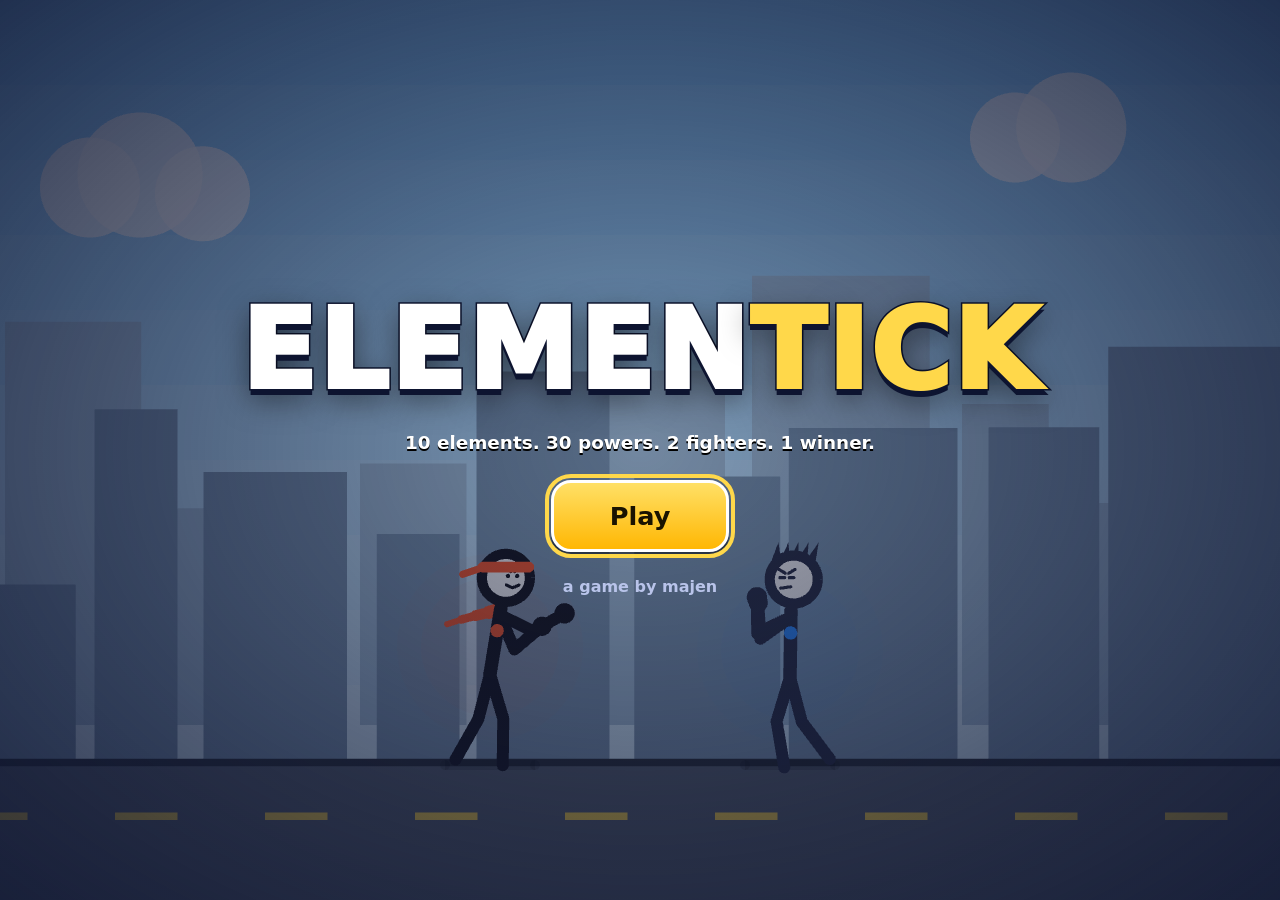
==== stickbound/index.html @ cc90bdc8 "Elementick: first playable build at /stickbound/" ====
<!doctype html>
<html lang="en">
  <head>
    <meta charset="utf-8" />
    <meta name="viewport" content="width=device-width, initial-scale=1, maximum-scale=1, user-scalable=no, viewport-fit=cover" />
    <meta name="theme-color" content="#0d1430" />
    <meta name="description" content="Elementick: a 1v1 stick-figure fighting game with 10 elements, 30 powers and a tag team of two." />
    <title>Elementick</title>
    <style>
      html, body { margin: 0; height: 100%; background: #0d1430; overflow: hidden; }
      #boot { position: fixed; inset: 0; display: grid; place-items: center; color: #fff; font: 800 22px system-ui, 'Segoe UI', Arial, sans-serif; letter-spacing: 1px; }
    </style>
    <script type="module" crossorigin src="./assets/index-tdCjTwfd.js"></script>
    <link rel="modulepreload" crossorigin href="./assets/phaser-DIUF0PZB.js">
    <link rel="stylesheet" crossorigin href="./assets/index-60j7G-Cd.css">
  </head>
  <body>
    <div id="game"></div>
    <div id="ui"></div>
    <div id="boot">Loading Elementick…</div>
  </body>
</html>
---- stickbound/assets/index-60j7G-Cd.css ----
:root{--bg: #0d1430;--bg2: #16204a;--panel: rgba(18, 27, 64, .92);--panel2: #1d2a5c;--line: #ffffff;--text: #ffffff;--muted: #b9c4ea;--accent: #ffd84a;--accent2: #ff9f1c;--blue: #2f8cff;--red: #ff4d6d;--green: #4ade80;--radius: 16px;--fs: 16px;--border: 3px;font-family:system-ui,Segoe UI,Roboto,Arial,sans-serif;color:var(--text)}:root[data-text=large]{--fs: 19px}:root[data-contrast=high]{--panel: #000;--panel2: #000;--muted: #fff;--border: 4px}*{box-sizing:border-box}html,body{margin:0;height:100%;background:var(--bg);overflow:hidden;touch-action:manipulation;user-select:none;-webkit-user-select:none;-webkit-tap-highlight-color:transparent}#game{position:fixed;inset:0}#game canvas{display:block}#ui{position:fixed;inset:0;pointer-events:none;font-size:var(--fs);z-index:2}#screens{position:absolute;inset:0;pointer-events:none}.screen,.dialog-layer,.pause-layer,.tpad,.hud-pause,.toasts{pointer-events:auto}h1,h2,h3{margin:0;font-weight:900;letter-spacing:.5px}h3{font-size:1.05em;margin-bottom:8px;color:var(--accent);text-transform:uppercase;letter-spacing:1px}p{margin:6px 0;line-height:1.4}small{font-size:.8em}.hint{color:var(--muted);font-size:.9em}em{font-style:normal}.btn{font:inherit;font-weight:800;color:var(--text);background:var(--panel2);border:var(--border) solid var(--line);border-radius:14px;padding:10px 16px;min-height:48px;min-width:48px;cursor:pointer;display:inline-flex;align-items:center;justify-content:center;gap:8px;box-shadow:0 4px #00000073;transition:transform .08s,background .15s}.btn:hover{background:#2a3a7a}.btn:active{transform:translateY(3px);box-shadow:0 1px #00000073}.btn:focus-visible{outline:4px solid var(--accent);outline-offset:2px}.btn:disabled{opacity:.45;cursor:default;transform:none}.btn.primary{background:linear-gradient(180deg,#ffe066,#ffb703);color:#1a1300;border-color:#fff}.btn.primary:hover{background:linear-gradient(180deg,#fff08a,#ffc233)}.btn.big{font-size:1.25em;padding:14px 28px;min-height:60px}.btn.huge{font-size:1.6em;padding:16px 56px;min-height:72px;border-radius:20px}.btn.small{font-size:.9em;padding:8px 12px}.btn.ghost{background:transparent;box-shadow:none;border-color:transparent}.btn.danger{background:#7a1f2e}.btn.reward{background:#1f6b46}.btn.chip{padding:6px 12px;min-height:44px;font-size:.9em}.btn.chip.on{background:var(--blue)}.btn.chip em{background:var(--accent);color:#000;border-radius:99px;padding:0 7px;font-size:.8em}.el-icon{flex:none;vertical-align:middle}.panel{background:var(--panel);border:var(--border) solid rgba(255,255,255,.9);border-radius:var(--radius);padding:14px;box-shadow:0 6px #00000059}.frame{position:absolute;inset:0;display:flex;flex-direction:column;background:linear-gradient(180deg,#0d1430d1,#0d1430e6)}.frame-head{display:flex;align-items:center;gap:12px;padding:10px max(14px,env(safe-area-inset-right)) 10px max(14px,env(safe-area-inset-left));border-bottom:3px solid rgba(255,255,255,.85);background:#0a0f26f2}.frame-head h1{flex:1;font-size:1.4em;white-space:nowrap;overflow:hidden;text-overflow:ellipsis}.frame-body{flex:1;overflow-y:auto;padding:14px max(14px,env(safe-area-inset-right)) 28px max(14px,env(safe-area-inset-left));display:flex;flex-direction:column;gap:14px;align-items:stretch;max-width:1180px;width:100%;margin:0 auto}.frame-body>.btn.big,.frame-body>.btn.primary{align-self:center}.coins{display:inline-flex;align-items:center;gap:6px;font-weight:900;background:#000a;border:3px solid #fff;border-radius:99px;padding:4px 12px 4px 6px;white-space:nowrap}.coin-ico{display:inline-block;width:20px;height:20px;border-radius:50%;background:radial-gradient(circle at 35% 35%,#fff6b0,#ffc400 55%,#c98a00);border:2px solid #1a1300;vertical-align:middle}.bar{position:relative;height:10px;background:#0000008c;border:2px solid #fff;border-radius:99px;overflow:hidden}.bar .fill{position:absolute;left:0;top:0;bottom:0;background:var(--accent);border-radius:99px;transition:width .25s}.xpbar .fill{background:linear-gradient(90deg,#7c5cff,#b28dff)}.title-screen{position:absolute;inset:0;display:flex;flex-direction:column;align-items:center;justify-content:center;gap:18px;background:radial-gradient(ellipse at center,#0d143059,#0d1430d9);text-align:center;padding:20px}.logo{font-size:clamp(44px,10vw,110px);font-weight:1000;letter-spacing:2px;line-height:1;-webkit-text-stroke:3px #0d1430;paint-order:stroke fill;text-shadow:0 6px 0 #0d1430,0 10px 30px rgba(0,0,0,.5)}.logo-a{color:#fff}.logo-b{color:var(--accent)}.tagline{font-size:1.15em;font-weight:800;text-shadow:0 2px 0 #000}.credit{color:var(--muted);font-weight:700}.starter{padding:16px;overflow-y:auto;align-items:center;gap:8px}.starter-title{font-size:1.8em;margin-top:4px;text-align:center}.starter-grid{display:grid;grid-template-columns:repeat(auto-fill,minmax(170px,1fr));gap:12px;width:100%;max-width:1100px}.btn.el-card{flex-direction:column;gap:4px;padding:12px 10px;text-align:center;background:linear-gradient(180deg,color-mix(in srgb,var(--el) 55%,#0d1430),#16204a);min-height:150px}.btn.el-card b{font-size:1.2em}.btn.el-card small{color:#e6ecff;font-weight:600;line-height:1.25}.btn.el-card .beats{font-size:.75em;color:var(--accent)}.btn.el-card.locked{filter:grayscale(.8)}.lobby{position:absolute;inset:0;display:flex;flex-direction:column;background:linear-gradient(180deg,#0d14308c,#0d1430d9);overflow:hidden}.lobby-scroll{flex:1;min-height:0;overflow-y:auto}.lobby-top{display:flex;align-items:center;gap:12px;padding:8px max(14px,env(safe-area-inset-right)) 8px max(14px,env(safe-area-inset-left));background:#0a0f26eb;border-bottom:3px solid #fff}.who{flex:1;min-width:0;display:flex;flex-direction:column;gap:4px}.who-btn{justify-content:flex-start;padding:2px 6px;min-height:40px;gap:10px}.who-btn b{font-size:1.2em}.who-btn span{color:var(--muted)}.plbar{max-width:260px;height:8px}.rank-chip{font-weight:900;border:3px solid #fff;border-radius:99px;padding:4px 12px;background:#3b2a12;white-space:nowrap}.t-bronze{background:#7a4a22!important}.t-silver{background:#66738a!important}.t-gold{background:#a07800!important}.t-platinum{background:#2d8c8c!important}.t-diamond{background:#2f5fd0!important}.t-champion{background:#a8237a!important}.lobby-main{flex:1;display:grid;grid-template-columns:minmax(220px,1fr) minmax(300px,1.4fr) minmax(260px,1fr);gap:14px;padding:14px max(14px,env(safe-area-inset-right)) 14px max(14px,env(safe-area-inset-left));align-items:start;max-width:1400px;width:100%;margin:0 auto}.squad-box{display:flex;flex-direction:column;align-items:center;gap:10px}.squad-figs{display:flex;align-items:flex-end;justify-content:center;gap:4px}.squad-fig{display:flex;flex-direction:column;align-items:center}.fig-tag{display:flex;flex-wrap:wrap;align-items:center;gap:4px 6px;justify-content:center;background:var(--panel);border:3px solid var(--el, #fff);border-radius:12px;padding:4px 8px;max-width:180px}.fig-tag b{max-width:110px;overflow:hidden;text-overflow:ellipsis;white-space:nowrap}.fig-tag span{color:var(--muted);font-size:.85em}.fig-tag .bar{width:100%;height:6px}.play-box{display:flex;flex-direction:column;gap:12px}.play-btn{flex-direction:column;gap:2px;min-height:96px;font-size:1.1em}.play-btn b{font-size:2em;letter-spacing:4px}.play-btn span{font-size:.9em}.mode-grid{display:grid;grid-template-columns:repeat(2,1fr);gap:10px}.btn.mode{flex-direction:column;align-items:flex-start;gap:2px;text-align:left;min-height:70px}.btn.mode span{color:var(--muted);font-weight:600;font-size:.85em}.m-road{background:linear-gradient(135deg,#8a3b12,#2a1f55)}.m-ranked{background:linear-gradient(135deg,#2f5fd0,#1a1f55)}.m-zombie{background:linear-gradient(135deg,#2e6b2a,#1a1f40)}.m-training{background:linear-gradient(135deg,#5a5f73,#1d2340)}.m-local{background:linear-gradient(135deg,#8a2b6b,#1d2350)}.side-box{display:flex;flex-direction:column;gap:12px}.streak-days{display:grid;grid-template-columns:repeat(7,1fr);gap:4px;margin-bottom:8px}.sday{text-align:center;background:#0008;border:2px solid #fff6;border-radius:10px;padding:4px 0}.sday small{display:block;font-size:.65em;color:var(--muted)}.sday b{font-size:.85em}.sday.got{background:#1f6b46;border-color:#fff}.sday.today{background:#a07800;border-color:#fff}.btn.claim{background:#1f6b46;width:100%}.quest{display:grid;grid-template-columns:1fr auto;gap:4px 8px;align-items:center;padding:6px 0;border-bottom:1px solid #fff2}.quest .bar{grid-column:1;height:7px}.quest .fill{background:var(--green)}.q-num{color:var(--muted);font-size:.85em}.q-reward,.q-done{font-size:.8em;color:var(--accent);text-align:right}.quest.claimed{opacity:.55}.quest .btn.claim{width:auto;min-height:36px;padding:4px 10px}.lobby-nav{display:flex;flex-wrap:wrap;gap:10px;align-items:center;padding:10px max(14px,env(safe-area-inset-right)) max(10px,env(safe-area-inset-bottom)) max(14px,env(safe-area-inset-left));background:#0a0f26eb;border-top:3px solid #fff}.net-note{margin-left:auto;color:var(--muted);font-size:.8em}.res-top{display:flex;gap:16px;align-items:center;justify-content:center;flex-wrap:wrap}.res-info{flex:1;min-width:260px;max-width:640px;display:flex;flex-direction:column;gap:8px}.res-sub{font-weight:700}.res-stats{display:grid;grid-template-columns:repeat(3,1fr);gap:8px}.res-stat{background:var(--panel);border:3px solid #fff;border-radius:12px;padding:6px;text-align:center}.res-stat b{display:block;font-size:1.4em}.res-stat span{color:var(--muted);font-size:.8em}.res-line{font-weight:800;color:var(--accent)}.res-rewards{display:flex;gap:16px;font-size:1.3em;font-weight:900}.res-rewards .xp{color:#c9b4ff}.coin-gain{display:inline-flex;gap:6px;align-items:center;color:var(--accent)}.xp-row{display:grid;grid-template-columns:auto auto 1fr;gap:8px;align-items:center}.res-actions{display:flex;gap:12px;justify-content:center;flex-wrap:wrap}.won .frame-head h1{color:var(--accent)}.lvl-card{display:flex;gap:16px;align-items:center;border-color:var(--el, #fff);max-width:720px;margin:0 auto}.unlock-list{margin:8px 0 0;padding-left:20px;line-height:1.6;font-weight:700}.perk-row{display:flex;gap:14px;justify-content:center;flex-wrap:wrap}.btn.perk-card{flex-direction:column;width:min(320px,100%);min-height:140px;gap:8px}.btn.perk-card b{font-size:1.3em;color:var(--accent)}.btn.perk-card span{font-weight:600}.story-card{display:flex;gap:16px;align-items:center;max-width:820px;margin:0 auto;width:100%;min-height:200px}.story-text{flex:1}.story-line{font-size:1.3em;font-weight:700;line-height:1.5}.story-line.in{animation:fadein .35s ease-out}.story-dots{color:var(--muted);letter-spacing:4px}.story-actions{display:flex;justify-content:center;gap:12px}@keyframes fadein{0%{opacity:0;transform:translateY(6px)}to{opacity:1;transform:none}}:root[data-motion=reduced] *,:root[data-motion=reduced] *:before{animation:none!important;transition:none!important}.district-list{display:flex;flex-direction:column;gap:12px}.d-head{display:flex;align-items:baseline;gap:10px}.d-head h3{margin:0}.d-count{color:var(--muted);font-weight:800}.d-blurb{color:var(--muted);margin:2px 0 8px}.champ-row{display:grid;grid-template-columns:repeat(auto-fill,minmax(150px,1fr));gap:8px}.btn.champ{flex-direction:column;gap:2px;padding:8px;position:relative;min-height:92px}.btn.champ b{font-size:.95em;text-align:center}.btn.champ small{color:var(--muted)}.btn.champ.done{background:#1f4b3a}.btn.champ.current{background:linear-gradient(180deg,#a07800,#6a4a00);animation:pulse 1.6s infinite}.btn.champ .tick,.btn.champ .lock{position:absolute;top:4px;right:8px}@keyframes pulse{50%{box-shadow:0 0 0 4px #ffd84a99,0 4px #00000073}}.district.final{border-color:#e86fd0}.vs-row{display:flex;align-items:center;justify-content:center;gap:10px;flex-wrap:wrap}.vs-side{display:flex;flex-wrap:wrap;align-items:flex-end;justify-content:center;gap:4px;max-width:360px}.vs-label{width:100%;text-align:center}.vs-label b{display:block;font-size:1.2em}.vs-label small{color:var(--muted)}.vs-mid{font-size:2.6em;font-weight:1000;color:var(--accent);-webkit-text-stroke:2px #000}.quote{max-width:700px;margin:0 auto;font-size:1.1em;font-weight:700;text-align:center}.rank-card{display:flex;gap:16px;align-items:center}.rank-badge{font-size:1.4em;font-weight:1000;border:4px solid #fff;border-radius:18px;padding:16px 20px;min-width:130px;text-align:center}.rank-info{flex:1}.rank-info b{font-size:1.8em}.rbar{margin:6px 0 2px;max-width:360px}.rank-cols{display:grid;grid-template-columns:1.3fr 1fr;gap:12px}.board-list{margin:0;padding-left:28px;max-height:420px;overflow-y:auto}.board-list li{padding:5px 4px;border-bottom:1px solid #fff2}.board-list li>span{display:inline-block;vertical-align:middle}.board-list li{display:list-item}.board-list .b-els{width:40px}.board-list .b-name{min-width:150px;font-weight:700}.board-list .b-rate{float:right;font-weight:900}.board-list li.me{background:#a0780055;border-radius:8px}.ai-tag{font-size:.7em;background:#5a5f73;border-radius:6px;padding:1px 5px;margin-left:4px}.you-tag{font-size:.7em;background:var(--accent);color:#000;border-radius:6px;padding:1px 5px;margin-left:4px}.hist{display:grid;grid-template-columns:50px 1fr auto;gap:8px;padding:4px 0;border-bottom:1px solid #fff2}.hist.w b{color:var(--green)}.hist.l b{color:var(--red)}.hist .d{font-weight:900}.z-best{display:flex;justify-content:space-around;text-align:center}.z-best b{display:block;font-size:2em}.z-best span{color:var(--muted)}.chip-grid{display:flex;flex-wrap:wrap;gap:8px}.local-cols{display:grid;grid-template-columns:1fr 1fr;gap:12px}.local-p.p1{border-color:var(--blue)}.local-p.p2{border-color:var(--red)}.keys{color:var(--muted);font-size:.85em}.av-wrap{display:grid;grid-template-columns:260px 1fr;gap:14px;align-items:start}.roster{display:flex;flex-direction:column;gap:8px}.roster-list{display:flex;flex-direction:column;gap:6px;max-height:60vh;overflow-y:auto}.btn.roster-item{justify-content:flex-start;border-left:8px solid var(--el)}.btn.roster-item b{flex:1;text-align:left;overflow:hidden;text-overflow:ellipsis;white-space:nowrap}.btn.roster-item small{color:var(--muted)}.btn.roster-item.on{background:#2f3f8a}.sq{font-size:.7em;background:var(--accent);color:#000;padding:1px 6px;border-radius:6px}.av-detail{border-color:var(--el);display:flex;flex-direction:column;gap:6px}.av-top{display:flex;gap:14px;align-items:center;flex-wrap:wrap}.av-info{flex:1;min-width:220px}.av-info h2{display:flex;align-items:center;gap:8px}.av-actions{display:flex;flex-wrap:wrap;gap:8px;margin-top:8px}.av-stats{display:flex;flex-direction:column;gap:4px}.st-row{display:grid;grid-template-columns:130px 1fr 44px 110px;gap:8px;align-items:center}.st-row b{text-align:right}.st-row small{color:var(--green)}.stbar .fill{background:var(--el, var(--accent))}.power-list{display:grid;grid-template-columns:repeat(3,1fr);gap:10px}.power{background:#0006;border:3px solid var(--el);border-radius:12px;padding:10px}.power.locked{opacity:.6;border-style:dashed}.pw-head{display:flex;align-items:center;gap:6px}.pw-head b{flex:1}.pw-key{font-size:.75em;color:var(--muted)}.power p{font-size:.9em;min-height:2.6em}.pw-foot{display:flex;justify-content:space-between;align-items:center;font-size:.85em;color:var(--muted);gap:6px;flex-wrap:wrap}.pips{display:inline-flex;gap:3px}.pips i{width:12px;height:12px;border-radius:50%;border:2px solid #fff;display:inline-block}.pips i.on{background:var(--accent)}.perk-tiers{display:flex;flex-direction:column;gap:8px}.perk-tier{display:grid;grid-template-columns:60px 1fr 1fr;gap:8px;align-items:stretch}.pt-level{font-weight:900;align-self:center}.btn.perk{flex-direction:column;align-items:flex-start;text-align:left;gap:2px}.btn.perk small{color:var(--muted);font-weight:600}.btn.perk.on{background:#1f6b46}.forge{display:grid;grid-template-columns:260px 1fr;gap:14px;align-items:start}.forge-prev{display:flex;flex-direction:column;align-items:center}.forge-opts{display:flex;flex-direction:column;gap:6px}.forge-row{display:grid;grid-template-columns:110px 48px 1fr 48px auto;gap:8px;align-items:center}.f-label{font-weight:800}.f-val{text-align:center;font-weight:800;background:#0006;border-radius:10px;padding:10px 4px}.f-val.locked{color:var(--accent)}.f-val.locked:after{content:" (shop)";font-size:.75em}.btn.arrow{font-size:1.5em;padding:0}.btn.buy{background:#a07800}.mu-list{display:grid;grid-template-columns:repeat(auto-fill,minmax(330px,1fr));gap:8px}.mu-row{display:grid;grid-template-columns:110px 1fr 1fr;gap:8px;align-items:center;border-color:var(--el);padding:8px 10px}.mu-el{display:flex;align-items:center;gap:6px}.mu-good,.mu-bad{display:flex;flex-wrap:wrap;align-items:center;gap:4px;font-size:.85em}.mu-good small,.mu-bad small{width:100%}.mu-good small{color:var(--green)}.mu-bad small{color:var(--red)}.mu-grid{border-collapse:collapse;margin:0 auto;background:var(--panel);border:3px solid #fff;border-radius:12px}.mu-grid th,.mu-grid td{width:32px;height:32px;text-align:center;border:1px solid #fff3}.mu-grid td.strong{color:var(--green);font-weight:900}.mu-grid td.weak{color:var(--red);font-weight:900}.shop-grid{display:grid;grid-template-columns:repeat(auto-fill,minmax(150px,1fr));gap:8px}.btn.shop-item{flex-direction:column;gap:2px;min-height:90px}.btn.shop-item small{color:var(--muted)}.btn.shop-item span{color:var(--accent);font-size:.9em}.btn.shop-item.owned span{color:var(--green)}.set-row{display:flex;align-items:center;gap:12px;padding:6px 0;flex-wrap:wrap}.set-row>span{min-width:110px;font-weight:800}.set-row input[type=range]{flex:1;min-width:160px;height:32px;accent-color:var(--accent)}.btn.toggle{width:100%;display:grid;grid-template-columns:200px 1fr 60px;text-align:left;margin-bottom:6px}.btn.toggle small{color:var(--muted);font-weight:600}.btn.toggle .tog{text-align:center;border-radius:99px;background:#0008;padding:2px 0}.btn.toggle.on .tog{background:var(--green);color:#000}.key-grid{display:grid;grid-template-columns:repeat(auto-fill,minmax(260px,1fr));gap:6px 14px;margin-bottom:8px}.key-row{display:flex;align-items:center;justify-content:space-between;gap:8px}.btn.key{min-width:120px;font-size:.85em}.set-actions{display:flex;flex-wrap:wrap;gap:8px}.dialog-layer,.pause-layer{position:fixed;inset:0;background:#050816b3;display:grid;place-items:center;z-index:20;padding:16px}.dialog,.pause-panel{min-width:min(380px,92vw);max-width:560px;display:flex;flex-direction:column;gap:10px;text-align:center;word-break:break-word}.pause-panel .btn{width:100%}.dialog-row{display:flex;justify-content:center;gap:10px}.text-in{font:inherit;font-size:1.2em;padding:10px 12px;border-radius:12px;border:3px solid #fff;background:#0d1430;color:#fff;user-select:text;-webkit-user-select:text}.toasts{position:fixed;left:50%;top:70px;transform:translate(-50%);display:flex;flex-direction:column;gap:8px;z-index:30;pointer-events:none}.toast{background:#000d;border:3px solid #fff;border-radius:12px;padding:8px 16px;font-weight:800;text-align:center;transition:opacity .4s}.toast.out{opacity:0}.fake-ad{position:fixed;inset:0;background:#000;color:#fff;display:grid;place-items:center;font:800 28px system-ui,sans-serif;z-index:100}.hud{position:absolute;inset:0;pointer-events:none;font-weight:800}.hud-top{position:absolute;top:max(8px,env(safe-area-inset-top));left:max(10px,env(safe-area-inset-left));right:max(10px,env(safe-area-inset-right));display:grid;grid-template-columns:1fr auto 1fr;gap:12px;align-items:start}.hud-side{display:flex;flex-direction:column;gap:4px;min-width:0}.hud-side.s1{align-items:stretch;text-align:right}.hud-head{display:flex;align-items:center;gap:6px;text-shadow:0 2px 0 #000,0 0 4px #000;min-width:0}.hud-side.s1 .hud-head{flex-direction:row-reverse}.hud-name{overflow:hidden;text-overflow:ellipsis;white-space:nowrap;min-width:0}.hud-pips{color:var(--accent);letter-spacing:2px;margin-left:auto}.hud-side.s1 .hud-pips{margin-left:0;margin-right:auto}.hud .bar{border-width:3px;border-color:#fff;box-shadow:0 2px #000}.bar.hp{height:22px}.bar.hp .fill{background:linear-gradient(180deg,#7dffa8,#22c55e);transition:none}.bar.hp .fill.low{background:linear-gradient(180deg,#ff8a8a,#ef4444)}.bar.hp .fill.lag{background:#fff;opacity:.8}.bar.mp{height:10px;width:80%}.bar.mp .fill{background:linear-gradient(90deg,#38bdf8,#2f8cff);transition:none}.bar.gs{height:7px;width:60%}.bar.gs .fill{background:#ffd84a;transition:none}.hud-side.s1 .bar.mp,.hud-side.s1 .bar.gs{margin-left:auto}.hud-side.s1 .fill{left:auto;right:0}.hud-bench{display:flex;align-items:center;gap:4px;width:45%}.hud-side.s1 .hud-bench{margin-left:auto;flex-direction:row-reverse}.hud-bench .bar{flex:1;height:7px}.hud-bench .fill{background:#7dffa8;transition:none}.hud-bench.out{opacity:.35}.hud-status{display:flex;gap:3px;min-height:18px}.hud-side.s1 .hud-status{justify-content:flex-end}.hud-center{display:flex;flex-direction:column;align-items:center;gap:6px}.hud-timer{font-size:2.2em;font-weight:1000;min-width:70px;text-align:center;background:#0d1430;border:3px solid #fff;border-radius:14px;padding:0 10px;box-shadow:0 3px #000}.hud-timer.low{color:var(--red)}.hud-pause{font:inherit;font-weight:900;color:#fff;background:#0d1430cc;border:3px solid #fff;border-radius:12px;width:48px;height:48px;cursor:pointer}.zinfo{justify-content:center}.zstats{background:#0d1430cc;border:3px solid #fff;border-radius:12px;padding:6px 10px;text-align:center}.hud-combo{position:absolute;top:30%;font-size:2em;font-weight:1000;color:var(--accent);-webkit-text-stroke:2px #000;paint-order:stroke fill;opacity:0;transition:opacity .2s}.hud-combo.t0{left:8%}.hud-combo.t1{right:8%}.hud-combo.show{opacity:1}.banner{position:absolute;left:0;right:0;top:34%;text-align:center;font-size:clamp(36px,8vw,84px);font-weight:1000;color:#fff;-webkit-text-stroke:3px #0d1430;paint-order:stroke fill;text-shadow:0 6px 0 #0d1430;opacity:0;transform:scale(.7);transition:opacity .15s,transform .15s;letter-spacing:2px}.banner.show{opacity:1;transform:scale(1)}.banner.gold{color:var(--accent)}.banner.red{color:var(--red)}.banner.go{color:#7dffa8}.banner.big{font-size:clamp(44px,10vw,110px)}.banner-sub{position:absolute;left:0;right:0;top:calc(34% + clamp(48px,10vw,112px));text-align:center;font-size:1.3em;text-shadow:0 2px 0 #000;opacity:0;transition:opacity .2s}.banner-sub.show{opacity:1}.tutorial{position:absolute;left:50%;bottom:18%;transform:translate(-50%);background:#0d1430ee;border:3px solid var(--accent);border-radius:14px;padding:10px 18px;font-size:1.15em;font-weight:700;opacity:0;transition:opacity .2s;pointer-events:none;text-align:center;max-width:92vw}.tutorial b{color:var(--accent)}.tutorial.show{opacity:1}.tpad{position:absolute;inset:0;pointer-events:none}.tzone{position:absolute;left:0;top:25%;bottom:0;width:45%;pointer-events:auto;touch-action:none}.tstick{position:fixed;width:110px;height:110px;margin:-55px 0 0 -55px;border-radius:50%;border:3px solid #fffa;background:#0d143066;opacity:0;pointer-events:none}.tstick.on{opacity:1}.tknob{position:absolute;left:50%;top:50%;width:50px;height:50px;margin:-25px 0 0 -25px;border-radius:50%;background:#fff;border:3px solid #0d1430}.tbtns{position:absolute;right:max(10px,env(safe-area-inset-right));bottom:max(10px,env(safe-area-inset-bottom));display:grid;grid-template-columns:repeat(5,60px);grid-template-rows:repeat(2,60px);gap:8px;pointer-events:auto;touch-action:none}.tb{display:grid;place-items:center;border-radius:50%;border:3px solid #fff;background:#0d1430bb;font-weight:900;font-size:.8em;color:#fff;user-select:none;position:relative}.tb small{position:absolute;bottom:4px;right:10px;font-size:.7em}.tb.down{background:#ffd84a;color:#000}.tb.dim{opacity:.4}.tb.t-atk{background:#2f8cffcc}.tb.t-hvy{background:#ff4d6dcc}.tpad.one-hand .tbtns{grid-template-columns:repeat(2,56px);grid-template-rows:repeat(5,56px)}@media(max-width:1100px){.lobby-main{grid-template-columns:1fr 1.3fr}.side-box{grid-column:1 / -1;display:grid;grid-template-columns:repeat(3,1fr)}}@media(max-width:760px){:root{--fs: 15px}:root[data-text=large]{--fs: 18px}.lobby-main{grid-template-columns:1fr;padding:10px;gap:10px}.side-box{grid-template-columns:1fr}.squad-box{order:0}.net-note{width:100%;margin:0}.lobby-nav .btn{flex:1}.rank-chip{display:none}.av-wrap,.forge,.rank-cols,.local-cols{grid-template-columns:1fr}.roster-list{max-height:220px}.power-list{grid-template-columns:1fr}.st-row{grid-template-columns:100px 1fr 40px}.st-row small{display:none}.perk-tier{grid-template-columns:1fr 1fr}.pt-level{grid-column:1 / -1}.forge-row{grid-template-columns:80px 44px 1fr 44px}.forge-row .buy{grid-column:1 / -1}.btn.toggle{grid-template-columns:1fr 60px}.btn.toggle small{display:none}.res-stats{grid-template-columns:repeat(3,1fr)}.mu-row{grid-template-columns:1fr}.starter-grid{grid-template-columns:repeat(2,1fr);gap:8px}.vs-mid{width:100%;text-align:center;font-size:2em}.frame{background:linear-gradient(180deg,#0d1430e6,#0d1430f2)}.btn.el-card{min-height:120px}.btn.el-card small{display:none}.hud-top{gap:6px}.hud-timer{font-size:1.6em;min-width:52px}.hud-name{font-size:.8em}.bar.hp{height:16px}}@media(max-height:500px){:root{--fs: 14px}.lobby-main{grid-template-columns:1fr 1.3fr;padding:8px 14px;gap:10px}.side-box{grid-column:1 / -1;grid-template-columns:repeat(3,1fr);display:grid}.play-btn{min-height:70px}.play-btn b{font-size:1.5em}.btn.mode{min-height:54px;padding:6px 10px}.frame-head{padding-top:4px;padding-bottom:4px}.frame-head h1{font-size:1.15em}.btn.el-card{min-height:100px}.btn.el-card small{display:none}.starter-grid{grid-template-columns:repeat(5,1fr)}.title-screen{gap:8px}.hud-timer{font-size:1.5em}.bar.hp{height:16px}.tbtns{grid-template-columns:repeat(5,52px);grid-template-rows:repeat(2,52px);gap:6px}.tb{background:#0d143099}.tutorial{bottom:auto;top:30%}.banner{top:28%}}
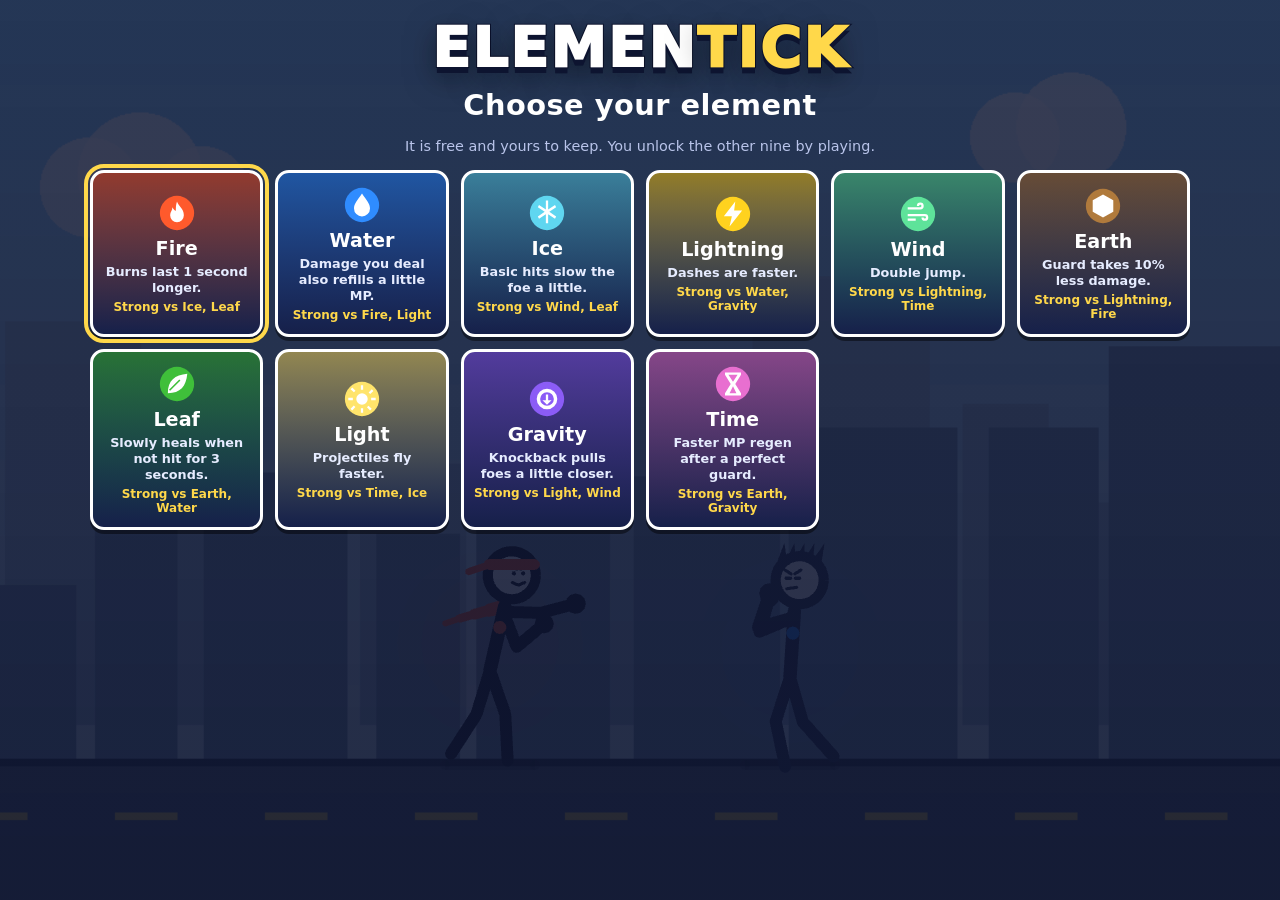
==== commit 154b5ab8: "Elementick: build 2 (balance, performance, CrazyGames rules, land in gameplay)" ====
--- a/stickbound/index.html
+++ b/stickbound/index.html
@@ -10,9 +10,9 @@
       html, body { margin: 0; height: 100%; background: #0d1430; overflow: hidden; }
       #boot { position: fixed; inset: 0; display: grid; place-items: center; color: #fff; font: 800 22px system-ui, 'Segoe UI', Arial, sans-serif; letter-spacing: 1px; }
     </style>
-    <script type="module" crossorigin src="./assets/index-tdCjTwfd.js"></script>
+    <script type="module" crossorigin src="./assets/index-CzLhQWKi.js"></script>
     <link rel="modulepreload" crossorigin href="./assets/phaser-DIUF0PZB.js">
-    <link rel="stylesheet" crossorigin href="./assets/index-60j7G-Cd.css">
+    <link rel="stylesheet" crossorigin href="./assets/index-BTKMfsuA.css">
   </head>
   <body>
     <div id="game"></div>
--- a/stickbound/assets/index-BTKMfsuA.css
+++ b/stickbound/assets/index-BTKMfsuA.css
@@ -0,0 +1 @@
+:root{--bg: #0d1430;--bg2: #16204a;--panel: rgba(18, 27, 64, .92);--panel2: #1d2a5c;--line: #ffffff;--text: #ffffff;--muted: #b9c4ea;--accent: #ffd84a;--accent2: #ff9f1c;--blue: #2f8cff;--red: #ff4d6d;--green: #4ade80;--radius: 16px;--fs: 16px;--border: 3px;font-family:system-ui,Segoe UI,Roboto,Arial,sans-serif;color:var(--text)}:root[data-text=large]{--fs: 19px}:root[data-contrast=high]{--panel: #000;--panel2: #000;--muted: #fff;--border: 4px}*{box-sizing:border-box}html,body{margin:0;height:100%;background:var(--bg);overflow:hidden;touch-action:manipulation;user-select:none;-webkit-user-select:none;-webkit-tap-highlight-color:transparent}#game{position:fixed;inset:0}#game canvas{display:block}#ui{position:fixed;inset:0;pointer-events:none;font-size:var(--fs);z-index:2}#screens{position:absolute;inset:0;pointer-events:none}.screen,.dialog-layer,.pause-layer,.tpad,.hud-pause,.toasts{pointer-events:auto}h1,h2,h3{margin:0;font-weight:900;letter-spacing:.5px}h3{font-size:1.05em;margin-bottom:8px;color:var(--accent);text-transform:uppercase;letter-spacing:1px}p{margin:6px 0;line-height:1.4}small{font-size:.8em}.hint{color:var(--muted);font-size:.9em}em{font-style:normal}.btn{font:inherit;font-weight:800;color:var(--text);background:var(--panel2);border:var(--border) solid var(--line);border-radius:14px;padding:10px 16px;min-height:48px;min-width:48px;cursor:pointer;display:inline-flex;align-items:center;justify-content:center;gap:8px;box-shadow:0 4px #00000073;transition:transform .08s,background .15s}.btn:hover{background:#2a3a7a}.btn:active{transform:translateY(3px);box-shadow:0 1px #00000073}.btn:focus-visible{outline:4px solid var(--accent);outline-offset:2px}.btn:disabled{opacity:.45;cursor:default;transform:none}.btn.primary{background:linear-gradient(180deg,#ffe066,#ffb703);color:#1a1300;border-color:#fff}.btn.primary:hover{background:linear-gradient(180deg,#fff08a,#ffc233)}.btn.big{font-size:1.25em;padding:14px 28px;min-height:60px}.btn.huge{font-size:1.6em;padding:16px 56px;min-height:72px;border-radius:20px}.btn.small{font-size:.9em;padding:8px 12px}.btn.ghost{background:transparent;box-shadow:none;border-color:transparent}.btn.danger{background:#7a1f2e}.btn.reward{background:#1f6b46}.btn.chip{padding:6px 12px;min-height:44px;font-size:.9em}.btn.chip.on{background:var(--blue)}.btn.chip em{background:var(--accent);color:#000;border-radius:99px;padding:0 7px;font-size:.8em}.el-icon{flex:none;vertical-align:middle}.panel{background:var(--panel);border:var(--border) solid rgba(255,255,255,.9);border-radius:var(--radius);padding:14px;box-shadow:0 6px #00000059}.frame{position:absolute;inset:0;display:flex;flex-direction:column;background:linear-gradient(180deg,#0d1430d1,#0d1430e6)}.frame-head{display:flex;align-items:center;gap:12px;padding:10px max(14px,env(safe-area-inset-right)) 10px max(14px,env(safe-area-inset-left));border-bottom:3px solid rgba(255,255,255,.85);background:#0a0f26f2}.frame-head h1{flex:1;font-size:1.4em;white-space:nowrap;overflow:hidden;text-overflow:ellipsis}.frame-body{flex:1;overflow-y:auto;padding:14px max(14px,env(safe-area-inset-right)) 28px max(14px,env(safe-area-inset-left));display:flex;flex-direction:column;gap:14px;align-items:stretch;max-width:1180px;width:100%;margin:0 auto}.frame-body>.btn.big,.frame-body>.btn.primary{align-self:center}.coins{display:inline-flex;align-items:center;gap:6px;font-weight:900;background:#000a;border:3px solid #fff;border-radius:99px;padding:4px 12px 4px 6px;white-space:nowrap}.coin-ico{display:inline-block;width:20px;height:20px;border-radius:50%;background:radial-gradient(circle at 35% 35%,#fff6b0,#ffc400 55%,#c98a00);border:2px solid #1a1300;vertical-align:middle}.bar{position:relative;height:10px;background:#0000008c;border:2px solid #fff;border-radius:99px;overflow:hidden}.bar .fill{position:absolute;left:0;top:0;bottom:0;background:var(--accent);border-radius:99px;transition:width .25s}.xpbar .fill{background:linear-gradient(90deg,#7c5cff,#b28dff)}.title-screen{position:absolute;inset:0;display:flex;flex-direction:column;align-items:center;justify-content:center;gap:18px;background:radial-gradient(ellipse at center,#0d143059,#0d1430d9);text-align:center;padding:20px}.logo{font-size:clamp(44px,10vw,110px);font-weight:1000;letter-spacing:2px;line-height:1;-webkit-text-stroke:3px #0d1430;paint-order:stroke fill;text-shadow:0 6px 0 #0d1430,0 10px 30px rgba(0,0,0,.5)}.logo.small{font-size:clamp(30px,6vw,56px);-webkit-text-stroke:2px #0d1430;margin-top:4px}.logo-a{color:#fff}.logo-b{color:var(--accent)}.tagline{font-size:1.15em;font-weight:800;text-shadow:0 2px 0 #000}.credit{color:var(--muted);font-weight:700}.starter{padding:16px;overflow-y:auto;align-items:center;gap:8px}.starter-title{font-size:1.8em;margin-top:4px;text-align:center}.starter-grid{display:grid;grid-template-columns:repeat(auto-fill,minmax(170px,1fr));gap:12px;width:100%;max-width:1100px}.btn.el-card{flex-direction:column;gap:4px;padding:12px 10px;text-align:center;background:linear-gradient(180deg,color-mix(in srgb,var(--el) 55%,#0d1430),#16204a);min-height:150px}.btn.el-card b{font-size:1.2em}.btn.el-card small{color:#e6ecff;font-weight:600;line-height:1.25}.btn.el-card .beats{font-size:.75em;color:var(--accent)}.btn.el-card.locked{filter:grayscale(.8)}.lobby{position:absolute;inset:0;display:flex;flex-direction:column;background:linear-gradient(180deg,#0d14308c,#0d1430d9);overflow:hidden}.lobby-scroll{flex:1;min-height:0;overflow-y:auto}.lobby-top{display:flex;align-items:center;gap:12px;padding:8px max(14px,env(safe-area-inset-right)) 8px max(14px,env(safe-area-inset-left));background:#0a0f26eb;border-bottom:3px solid #fff}.who{flex:1;min-width:0;display:flex;flex-direction:column;gap:4px}.who-btn{justify-content:flex-start;padding:2px 6px;min-height:40px;gap:10px}.who-btn b{font-size:1.2em}.who-btn span{color:var(--muted)}.plbar{max-width:260px;height:8px}.rank-chip{font-weight:900;border:3px solid #fff;border-radius:99px;padding:4px 12px;background:#3b2a12;white-space:nowrap}.t-bronze{background:#7a4a22!important}.t-silver{background:#66738a!important}.t-gold{background:#a07800!important}.t-platinum{background:#2d8c8c!important}.t-diamond{background:#2f5fd0!important}.t-champion{background:#a8237a!important}.lobby-main{flex:1;display:grid;grid-template-columns:minmax(220px,1fr) minmax(300px,1.4fr) minmax(260px,1fr);gap:14px;padding:14px max(14px,env(safe-area-inset-right)) 14px max(14px,env(safe-area-inset-left));align-items:start;max-width:1400px;width:100%;margin:0 auto}.squad-box{display:flex;flex-direction:column;align-items:center;gap:10px}.squad-figs{display:flex;align-items:flex-end;justify-content:center;gap:4px}.squad-fig{display:flex;flex-direction:column;align-items:center}.fig-tag{display:flex;flex-wrap:wrap;align-items:center;gap:4px 6px;justify-content:center;background:var(--panel);border:3px solid var(--el, #fff);border-radius:12px;padding:4px 8px;max-width:180px}.fig-tag b{max-width:110px;overflow:hidden;text-overflow:ellipsis;white-space:nowrap}.fig-tag span{color:var(--muted);font-size:.85em}.fig-tag .bar{width:100%;height:6px}.play-box{display:flex;flex-direction:column;gap:12px}.play-btn{flex-direction:column;gap:2px;min-height:96px;font-size:1.1em}.play-btn b{font-size:2em;letter-spacing:4px}.play-btn span{font-size:.9em}.mode-grid{display:grid;grid-template-columns:repeat(2,1fr);gap:10px}.btn.mode{flex-direction:column;align-items:flex-start;gap:2px;text-align:left;min-height:70px}.btn.mode span{color:var(--muted);font-weight:600;font-size:.85em}.m-road{background:linear-gradient(135deg,#8a3b12,#2a1f55)}.m-ranked{background:linear-gradient(135deg,#2f5fd0,#1a1f55)}.m-zombie{background:linear-gradient(135deg,#2e6b2a,#1a1f40)}.m-training{background:linear-gradient(135deg,#5a5f73,#1d2340)}.m-local{background:linear-gradient(135deg,#8a2b6b,#1d2350)}.side-box{display:flex;flex-direction:column;gap:12px}.streak-days{display:grid;grid-template-columns:repeat(7,1fr);gap:4px;margin-bottom:8px}.sday{text-align:center;background:#0008;border:2px solid #fff6;border-radius:10px;padding:4px 0}.sday small{display:block;font-size:.65em;color:var(--muted)}.sday b{font-size:.85em}.sday.got{background:#1f6b46;border-color:#fff}.sday.today{background:#a07800;border-color:#fff}.btn.claim{background:#1f6b46;width:100%}.quest{display:grid;grid-template-columns:1fr auto;gap:4px 8px;align-items:center;padding:6px 0;border-bottom:1px solid #fff2}.quest .bar{grid-column:1;height:7px}.quest .fill{background:var(--green)}.q-num{color:var(--muted);font-size:.85em}.q-reward,.q-done{font-size:.8em;color:var(--accent);text-align:right}.quest.claimed{opacity:.55}.quest .btn.claim{width:auto;min-height:36px;padding:4px 10px}.lobby-nav{display:flex;flex-wrap:wrap;gap:10px;align-items:center;padding:10px max(14px,env(safe-area-inset-right)) max(10px,env(safe-area-inset-bottom)) max(14px,env(safe-area-inset-left));background:#0a0f26eb;border-top:3px solid #fff}.net-note{margin-left:auto;color:var(--muted);font-size:.8em}.res-top{display:flex;gap:16px;align-items:center;justify-content:center;flex-wrap:wrap}.res-info{flex:1;min-width:260px;max-width:640px;display:flex;flex-direction:column;gap:8px}.res-sub{font-weight:700}.res-stats{display:grid;grid-template-columns:repeat(3,1fr);gap:8px}.res-stat{background:var(--panel);border:3px solid #fff;border-radius:12px;padding:6px;text-align:center}.res-stat b{display:block;font-size:1.4em}.res-stat span{color:var(--muted);font-size:.8em}.res-line{font-weight:800;color:var(--accent)}.res-rewards{display:flex;gap:16px;font-size:1.3em;font-weight:900}.res-rewards .xp{color:#c9b4ff}.coin-gain{display:inline-flex;gap:6px;align-items:center;color:var(--accent)}.xp-row{display:grid;grid-template-columns:auto auto 1fr;gap:8px;align-items:center}.res-actions{display:flex;gap:12px;justify-content:center;flex-wrap:wrap}.won .frame-head h1{color:var(--accent)}.lvl-card{display:flex;gap:16px;align-items:center;border-color:var(--el, #fff);max-width:720px;margin:0 auto}.unlock-list{margin:8px 0 0;padding-left:20px;line-height:1.6;font-weight:700}.perk-row{display:flex;gap:14px;justify-content:center;flex-wrap:wrap}.btn.perk-card{flex-direction:column;width:min(320px,100%);min-height:140px;gap:8px}.btn.perk-card b{font-size:1.3em;color:var(--accent)}.btn.perk-card span{font-weight:600}.story-card{display:flex;gap:16px;align-items:center;max-width:820px;margin:0 auto;width:100%;min-height:200px}.story-text{flex:1}.story-line{font-size:1.3em;font-weight:700;line-height:1.5}.story-line.in{animation:fadein .35s ease-out}.story-dots{color:var(--muted);letter-spacing:4px}.story-actions{display:flex;justify-content:center;gap:12px}@keyframes fadein{0%{opacity:0;transform:translateY(6px)}to{opacity:1;transform:none}}:root[data-motion=reduced] *,:root[data-motion=reduced] *:before{animation:none!important;transition:none!important}.district-list{display:flex;flex-direction:column;gap:12px}.d-head{display:flex;align-items:baseline;gap:10px}.d-head h3{margin:0}.d-count{color:var(--muted);font-weight:800}.d-blurb{color:var(--muted);margin:2px 0 8px}.champ-row{display:grid;grid-template-columns:repeat(auto-fill,minmax(150px,1fr));gap:8px}.btn.champ{flex-direction:column;gap:2px;padding:8px;position:relative;min-height:92px}.btn.champ b{font-size:.95em;text-align:center}.btn.champ small{color:var(--muted)}.btn.champ.done{background:#1f4b3a}.btn.champ.current{background:linear-gradient(180deg,#a07800,#6a4a00);animation:pulse 1.6s infinite}.btn.champ .tick,.btn.champ .lock{position:absolute;top:4px;right:8px}@keyframes pulse{50%{box-shadow:0 0 0 4px #ffd84a99,0 4px #00000073}}.district.final{border-color:#e86fd0}.vs-row{display:flex;align-items:center;justify-content:center;gap:10px;flex-wrap:wrap}.vs-side{display:flex;flex-wrap:wrap;align-items:flex-end;justify-content:center;gap:4px;max-width:360px}.vs-label{width:100%;text-align:center}.vs-label b{display:block;font-size:1.2em}.vs-label small{color:var(--muted)}.vs-mid{font-size:2.6em;font-weight:1000;color:var(--accent);-webkit-text-stroke:2px #000}.quote{max-width:700px;margin:0 auto;font-size:1.1em;font-weight:700;text-align:center}.rank-card{display:flex;gap:16px;align-items:center}.rank-badge{font-size:1.4em;font-weight:1000;border:4px solid #fff;border-radius:18px;padding:16px 20px;min-width:130px;text-align:center}.rank-info{flex:1}.rank-info b{font-size:1.8em}.rbar{margin:6px 0 2px;max-width:360px}.rank-cols{display:grid;grid-template-columns:1.3fr 1fr;gap:12px}.board-list{margin:0;padding-left:28px;max-height:420px;overflow-y:auto}.board-list li{padding:5px 4px;border-bottom:1px solid #fff2}.board-list li>span{display:inline-block;vertical-align:middle}.board-list li{display:list-item}.board-list .b-els{width:40px}.board-list .b-name{min-width:150px;font-weight:700}.board-list .b-rate{float:right;font-weight:900}.board-list li.me{background:#a0780055;border-radius:8px}.ai-tag{font-size:.7em;background:#5a5f73;border-radius:6px;padding:1px 5px;margin-left:4px}.you-tag{font-size:.7em;background:var(--accent);color:#000;border-radius:6px;padding:1px 5px;margin-left:4px}.hist{display:grid;grid-template-columns:50px 1fr auto;gap:8px;padding:4px 0;border-bottom:1px solid #fff2}.hist.w b{color:var(--green)}.hist.l b{color:var(--red)}.hist .d{font-weight:900}.z-best{display:flex;justify-content:space-around;text-align:center}.z-best b{display:block;font-size:2em}.z-best span{color:var(--muted)}.chip-grid{display:flex;flex-wrap:wrap;gap:8px}.local-cols{display:grid;grid-template-columns:1fr 1fr;gap:12px}.local-p.p1{border-color:var(--blue)}.local-p.p2{border-color:var(--red)}.keys{color:var(--muted);font-size:.85em}.av-wrap{display:grid;grid-template-columns:260px 1fr;gap:14px;align-items:start}.roster{display:flex;flex-direction:column;gap:8px}.roster-list{display:flex;flex-direction:column;gap:6px;max-height:60vh;overflow-y:auto}.btn.roster-item{justify-content:flex-start;border-left:8px solid var(--el)}.btn.roster-item b{flex:1;text-align:left;overflow:hidden;text-overflow:ellipsis;white-space:nowrap}.btn.roster-item small{color:var(--muted)}.btn.roster-item.on{background:#2f3f8a}.sq{font-size:.7em;background:var(--accent);color:#000;padding:1px 6px;border-radius:6px}.av-detail{border-color:var(--el);display:flex;flex-direction:column;gap:6px}.av-top{display:flex;gap:14px;align-items:center;flex-wrap:wrap}.av-info{flex:1;min-width:220px}.av-info h2{display:flex;align-items:center;gap:8px}.av-actions{display:flex;flex-wrap:wrap;gap:8px;margin-top:8px}.av-stats{display:flex;flex-direction:column;gap:4px}.st-row{display:grid;grid-template-columns:130px 1fr 44px 110px;gap:8px;align-items:center}.st-row b{text-align:right}.st-row small{color:var(--green)}.stbar .fill{background:var(--el, var(--accent))}.power-list{display:grid;grid-template-columns:repeat(3,1fr);gap:10px}.power{background:#0006;border:3px solid var(--el);border-radius:12px;padding:10px}.power.locked{opacity:.6;border-style:dashed}.pw-head{display:flex;align-items:center;gap:6px}.pw-head b{flex:1}.pw-key{font-size:.75em;color:var(--muted)}.power p{font-size:.9em;min-height:2.6em}.pw-foot{display:flex;justify-content:space-between;align-items:center;font-size:.85em;color:var(--muted);gap:6px;flex-wrap:wrap}.pips{display:inline-flex;gap:3px}.pips i{width:12px;height:12px;border-radius:50%;border:2px solid #fff;display:inline-block}.pips i.on{background:var(--accent)}.perk-tiers{display:flex;flex-direction:column;gap:8px}.perk-tier{display:grid;grid-template-columns:60px 1fr 1fr;gap:8px;align-items:stretch}.pt-level{font-weight:900;align-self:center}.btn.perk{flex-direction:column;align-items:flex-start;text-align:left;gap:2px}.btn.perk small{color:var(--muted);font-weight:600}.btn.perk.on{background:#1f6b46}.forge{display:grid;grid-template-columns:260px 1fr;gap:14px;align-items:start}.forge-prev{display:flex;flex-direction:column;align-items:center}.forge-opts{display:flex;flex-direction:column;gap:6px}.forge-row{display:grid;grid-template-columns:110px 48px 1fr 48px auto;gap:8px;align-items:center}.f-label{font-weight:800}.f-val{text-align:center;font-weight:800;background:#0006;border-radius:10px;padding:10px 4px}.f-val.locked{color:var(--accent)}.f-val.locked:after{content:" (shop)";font-size:.75em}.btn.arrow{font-size:1.5em;padding:0}.btn.buy{background:#a07800}.mu-list{display:grid;grid-template-columns:repeat(auto-fill,minmax(330px,1fr));gap:8px}.mu-row{display:grid;grid-template-columns:110px 1fr 1fr;gap:8px;align-items:center;border-color:var(--el);padding:8px 10px}.mu-el{display:flex;align-items:center;gap:6px}.mu-good,.mu-bad{display:flex;flex-wrap:wrap;align-items:center;gap:4px;font-size:.85em}.mu-good small,.mu-bad small{width:100%}.mu-good small{color:var(--green)}.mu-bad small{color:var(--red)}.mu-grid{border-collapse:collapse;margin:0 auto;background:var(--panel);border:3px solid #fff;border-radius:12px}.mu-grid th,.mu-grid td{width:32px;height:32px;text-align:center;border:1px solid #fff3}.mu-grid td.strong{color:var(--green);font-weight:900}.mu-grid td.weak{color:var(--red);font-weight:900}.shop-grid{display:grid;grid-template-columns:repeat(auto-fill,minmax(150px,1fr));gap:8px}.btn.shop-item{flex-direction:column;gap:2px;min-height:90px}.btn.shop-item small{color:var(--muted)}.btn.shop-item span{color:var(--accent);font-size:.9em}.btn.shop-item.owned span{color:var(--green)}.set-row{display:flex;align-items:center;gap:12px;padding:6px 0;flex-wrap:wrap}.set-row>span{min-width:110px;font-weight:800}.set-row input[type=range]{flex:1;min-width:160px;height:32px;accent-color:var(--accent)}.btn.toggle{width:100%;display:grid;grid-template-columns:200px 1fr 60px;text-align:left;margin-bottom:6px}.btn.toggle small{color:var(--muted);font-weight:600}.btn.toggle .tog{text-align:center;border-radius:99px;background:#0008;padding:2px 0}.btn.toggle.on .tog{background:var(--green);color:#000}.key-grid{display:grid;grid-template-columns:repeat(auto-fill,minmax(260px,1fr));gap:6px 14px;margin-bottom:8px}.key-row{display:flex;align-items:center;justify-content:space-between;gap:8px}.btn.key{min-width:120px;font-size:.85em}.set-actions{display:flex;flex-wrap:wrap;gap:8px}.dialog-layer,.pause-layer{position:fixed;inset:0;background:#050816b3;display:grid;place-items:center;z-index:20;padding:16px}.dialog,.pause-panel{min-width:min(380px,92vw);max-width:560px;display:flex;flex-direction:column;gap:10px;text-align:center;word-break:break-word}.pause-panel .btn{width:100%}.dialog-row{display:flex;justify-content:center;gap:10px}.dialog-col{display:flex;flex-direction:column;gap:10px}.dialog-col .btn{width:100%}.ad-wait{position:fixed;inset:0;z-index:90;pointer-events:auto;cursor:progress}.ad-ico{display:inline-block;width:18px;height:14px;border-radius:3px;background:#fff;position:relative;vertical-align:middle}.ad-ico:after{content:"";position:absolute;left:7px;top:3px;border-left:6px solid #1f6b46;border-top:4px solid transparent;border-bottom:4px solid transparent}.text-in{font:inherit;font-size:1.2em;padding:10px 12px;border-radius:12px;border:3px solid #fff;background:#0d1430;color:#fff;user-select:text;-webkit-user-select:text}.toasts{position:fixed;left:50%;top:70px;transform:translate(-50%);display:flex;flex-direction:column;gap:8px;z-index:30;pointer-events:none}.toast{background:#000d;border:3px solid #fff;border-radius:12px;padding:8px 16px;font-weight:800;text-align:center;transition:opacity .4s}.toast.out{opacity:0}.fake-ad{position:fixed;inset:0;background:#000;color:#fff;display:grid;place-items:center;font:800 28px system-ui,sans-serif;z-index:100}.hud{position:absolute;inset:0;pointer-events:none;font-weight:800}.hud-top{position:absolute;top:max(8px,env(safe-area-inset-top));left:max(10px,env(safe-area-inset-left));right:max(10px,env(safe-area-inset-right));display:grid;grid-template-columns:1fr auto 1fr;gap:12px;align-items:start}.hud-side{display:flex;flex-direction:column;gap:4px;min-width:0}.hud-side.s1{align-items:stretch;text-align:right}.hud-head{display:flex;align-items:center;gap:6px;text-shadow:0 2px 0 #000,0 0 4px #000;min-width:0}.hud-side.s1 .hud-head{flex-direction:row-reverse}.hud-name{overflow:hidden;text-overflow:ellipsis;white-space:nowrap;min-width:0}.hud-pips{color:var(--accent);letter-spacing:2px;margin-left:auto}.hud-side.s1 .hud-pips{margin-left:0;margin-right:auto}.hud .bar{border-width:3px;border-color:#fff;box-shadow:0 2px #000}.bar.hp{height:22px}.bar.hp .fill{background:linear-gradient(180deg,#7dffa8,#22c55e);transition:none}.bar.hp .fill.low{background:linear-gradient(180deg,#ff8a8a,#ef4444)}.bar.hp .fill.lag{background:#fff;opacity:.8}.bar.mp{height:10px;width:80%}.bar.mp .fill{background:linear-gradient(90deg,#38bdf8,#2f8cff);transition:none}.bar.gs{height:7px;width:60%}.bar.gs .fill{background:#ffd84a;transition:none}.hud-side.s1 .bar.mp,.hud-side.s1 .bar.gs{margin-left:auto}.hud-side.s1 .fill{left:auto;right:0}.hud-bench{display:flex;align-items:center;gap:4px;width:45%}.hud-side.s1 .hud-bench{margin-left:auto;flex-direction:row-reverse}.hud-bench .bar{flex:1;height:7px}.hud-bench .fill{background:#7dffa8;transition:none}.hud-bench.out{opacity:.35}.hud-status{display:flex;gap:3px;min-height:18px}.hud-side.s1 .hud-status{justify-content:flex-end}.hud-center{display:flex;flex-direction:column;align-items:center;gap:6px}.hud-timer{font-size:2.2em;font-weight:1000;min-width:70px;text-align:center;background:#0d1430;border:3px solid #fff;border-radius:14px;padding:0 10px;box-shadow:0 3px #000}.hud-timer.low{color:var(--red)}.hud-pause{font:inherit;font-weight:900;color:#fff;background:#0d1430cc;border:3px solid #fff;border-radius:12px;width:48px;height:48px;cursor:pointer}.zinfo{justify-content:center}.zstats{background:#0d1430cc;border:3px solid #fff;border-radius:12px;padding:6px 10px;text-align:center}.hud-combo{position:absolute;top:30%;font-size:2em;font-weight:1000;color:var(--accent);-webkit-text-stroke:2px #000;paint-order:stroke fill;opacity:0;transition:opacity .2s}.hud-combo.t0{left:8%}.hud-combo.t1{right:8%}.hud-combo.show{opacity:1}.banner{position:absolute;left:0;right:0;top:34%;text-align:center;font-size:clamp(36px,8vw,84px);font-weight:1000;color:#fff;-webkit-text-stroke:3px #0d1430;paint-order:stroke fill;text-shadow:0 6px 0 #0d1430;opacity:0;transform:scale(.7);transition:opacity .15s,transform .15s;letter-spacing:2px}.banner.show{opacity:1;transform:scale(1)}.banner.gold{color:var(--accent)}.banner.red{color:var(--red)}.banner.go{color:#7dffa8}.banner.big{font-size:clamp(44px,10vw,110px)}.banner-sub{position:absolute;left:0;right:0;top:calc(34% + clamp(48px,10vw,112px));text-align:center;font-size:1.3em;text-shadow:0 2px 0 #000;opacity:0;transition:opacity .2s}.banner-sub.show{opacity:1}.tutorial{position:absolute;left:50%;bottom:18%;transform:translate(-50%);background:#0d1430ee;border:3px solid var(--accent);border-radius:14px;padding:10px 18px;font-size:1.15em;font-weight:700;opacity:0;transition:opacity .2s;pointer-events:none;text-align:center;max-width:92vw}.tutorial b{color:var(--accent)}.tutorial.show{opacity:1}.tpad{position:absolute;inset:0;pointer-events:none}.tzone{position:absolute;left:0;top:25%;bottom:0;width:45%;pointer-events:auto;touch-action:none}.tstick{position:fixed;width:110px;height:110px;margin:-55px 0 0 -55px;border-radius:50%;border:3px solid #fffa;background:#0d143066;opacity:0;pointer-events:none}.tstick.on{opacity:1}.tknob{position:absolute;left:50%;top:50%;width:50px;height:50px;margin:-25px 0 0 -25px;border-radius:50%;background:#fff;border:3px solid #0d1430}.tbtns{position:absolute;right:max(10px,env(safe-area-inset-right));bottom:max(10px,env(safe-area-inset-bottom));display:grid;grid-template-columns:repeat(5,60px);grid-template-rows:repeat(2,60px);gap:8px;pointer-events:auto;touch-action:none}.tb{display:grid;place-items:center;border-radius:50%;border:3px solid #fff;background:#0d1430bb;font-weight:900;font-size:.8em;color:#fff;user-select:none;position:relative}.tb small{position:absolute;bottom:4px;right:10px;font-size:.7em}.tb.down{background:#ffd84a;color:#000}.tb.dim{opacity:.4}.tb.t-atk{background:#2f8cffcc}.tb.t-hvy{background:#ff4d6dcc}.tpad.one-hand .tbtns{grid-template-columns:repeat(2,56px);grid-template-rows:repeat(5,56px)}@media(max-width:1100px){.lobby-main{grid-template-columns:1fr 1.3fr}.side-box{grid-column:1 / -1;display:grid;grid-template-columns:repeat(3,1fr)}}@media(max-width:760px){:root{--fs: 15px}:root[data-text=large]{--fs: 18px}.lobby-main{grid-template-columns:1fr;padding:10px;gap:10px}.side-box{grid-template-columns:1fr}.squad-box{order:0}.net-note{width:100%;margin:0}.lobby-nav .btn{flex:1}.rank-chip{display:none}.av-wrap,.forge,.rank-cols,.local-cols{grid-template-columns:1fr}.roster-list{max-height:220px}.power-list{grid-template-columns:1fr}.st-row{grid-template-columns:100px 1fr 40px}.st-row small{display:none}.perk-tier{grid-template-columns:1fr 1fr}.pt-level{grid-column:1 / -1}.forge-row{grid-template-columns:80px 44px 1fr 44px}.forge-row .buy{grid-column:1 / -1}.btn.toggle{grid-template-columns:1fr 60px}.btn.toggle small{display:none}.res-stats{grid-template-columns:repeat(3,1fr)}.mu-row{grid-template-columns:1fr}.starter-grid{grid-template-columns:repeat(2,1fr);gap:8px}.vs-mid{width:100%;text-align:center;font-size:2em}.frame{background:linear-gradient(180deg,#0d1430e6,#0d1430f2)}.btn.el-card{min-height:120px}.btn.el-card small{display:none}.hud-top{gap:6px}.hud-timer{font-size:1.6em;min-width:52px}.hud-name{font-size:.8em}.bar.hp{height:16px}}@media(max-height:500px){:root{--fs: 14px}.lobby-main{grid-template-columns:1fr 1.3fr;padding:8px 14px;gap:10px}.side-box{grid-column:1 / -1;grid-template-columns:repeat(3,1fr);display:grid}.play-btn{min-height:70px}.play-btn b{font-size:1.5em}.btn.mode{min-height:54px;padding:6px 10px}.frame-head{padding-top:4px;padding-bottom:4px}.frame-head h1{font-size:1.15em}.btn.el-card{min-height:100px}.btn.el-card small{display:none}.starter-grid{grid-template-columns:repeat(5,1fr)}.title-screen{gap:8px}.hud-timer{font-size:1.5em}.bar.hp{height:16px}.tbtns{grid-template-columns:repeat(5,52px);grid-template-rows:repeat(2,52px);gap:6px}.tb{background:#0d143099}.tutorial{bottom:auto;top:30%}.banner{top:28%}}.cover{position:absolute;inset:0;overflow:hidden;pointer-events:none}.cover-burst{position:absolute;left:50%;top:58%;width:140vmax;height:140vmax;transform:translate(-50%,-50%);background:repeating-conic-gradient(from 0deg,rgba(255,255,255,.16) 0deg 6deg,transparent 6deg 18deg);-webkit-mask:radial-gradient(circle,#000 0,transparent 60%);mask:radial-gradient(circle,#000 0,transparent 60%)}.cover-figs{position:absolute;left:0;right:0;bottom:4%;display:flex;justify-content:center;align-items:flex-end;gap:0}.cover-figs canvas:first-child{margin-right:-6%}.cover-logo{position:absolute;left:0;right:0;top:6%;text-align:center;font-size:15vmin;-webkit-text-stroke:1.2vmin #0d1430;text-shadow:0 1.4vmin 0 #0d1430,0 2vmin 5vmin rgba(0,0,0,.5)}.cover-landscape .cover-logo{font-size:17vh;top:5%}.cover-portrait .cover-logo{font-size:15vw;top:8%}.cover-portrait .cover-figs{bottom:10%}.cover-square .cover-logo{font-size:14vw}
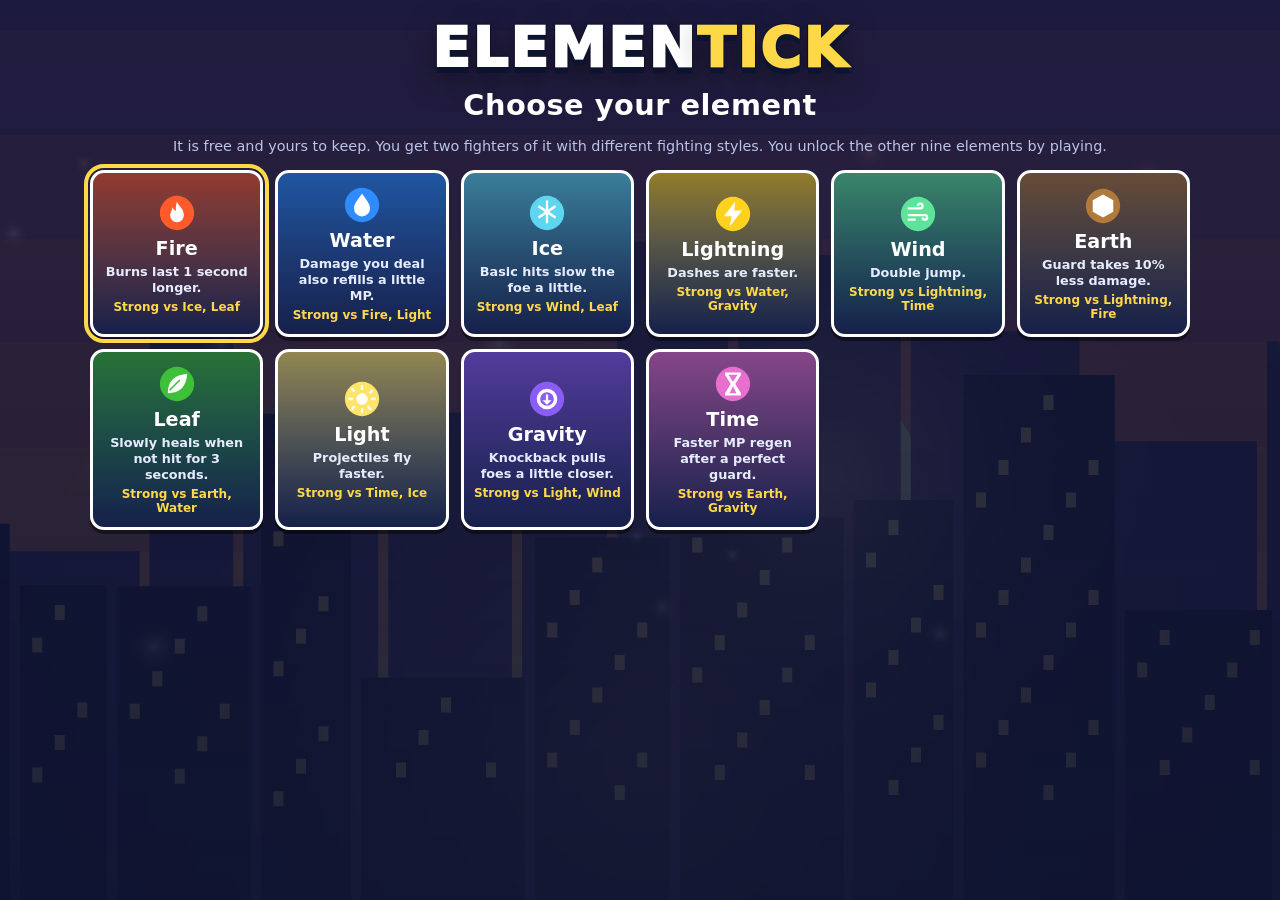
==== commit cb399383: "Elementick build 3: fighting styles (90 powers), new effects, living lobby" ====
--- a/stickbound/index.html
+++ b/stickbound/index.html
@@ -10,9 +10,9 @@
       html, body { margin: 0; height: 100%; background: #0d1430; overflow: hidden; }
       #boot { position: fixed; inset: 0; display: grid; place-items: center; color: #fff; font: 800 22px system-ui, 'Segoe UI', Arial, sans-serif; letter-spacing: 1px; }
     </style>
-    <script type="module" crossorigin src="./assets/index-CzLhQWKi.js"></script>
+    <script type="module" crossorigin src="./assets/index-CmKoEfaG.js"></script>
     <link rel="modulepreload" crossorigin href="./assets/phaser-DIUF0PZB.js">
-    <link rel="stylesheet" crossorigin href="./assets/index-BTKMfsuA.css">
+    <link rel="stylesheet" crossorigin href="./assets/index-BZ15UgMO.css">
   </head>
   <body>
     <div id="game"></div>
--- a/stickbound/assets/index-BZ15UgMO.css
+++ b/stickbound/assets/index-BZ15UgMO.css
@@ -0,0 +1 @@
+:root{--bg: #0d1430;--bg2: #16204a;--panel: rgba(18, 27, 64, .92);--panel2: #1d2a5c;--line: #ffffff;--text: #ffffff;--muted: #b9c4ea;--accent: #ffd84a;--accent2: #ff9f1c;--blue: #2f8cff;--red: #ff4d6d;--green: #4ade80;--radius: 16px;--fs: 16px;--border: 3px;font-family:system-ui,Segoe UI,Roboto,Arial,sans-serif;color:var(--text)}:root[data-text=large]{--fs: 19px}:root[data-contrast=high]{--panel: #000;--panel2: #000;--muted: #fff;--border: 4px}*{box-sizing:border-box}html,body{margin:0;height:100%;background:var(--bg);overflow:hidden;touch-action:manipulation;user-select:none;-webkit-user-select:none;-webkit-tap-highlight-color:transparent}#game{position:fixed;inset:0}#game canvas{display:block}#ui{position:fixed;inset:0;pointer-events:none;font-size:var(--fs);z-index:2}#screens{position:absolute;inset:0;pointer-events:none}.screen,.dialog-layer,.pause-layer,.tpad,.hud-pause,.toasts{pointer-events:auto}h1,h2,h3{margin:0;font-weight:900;letter-spacing:.5px}h3{font-size:1.05em;margin-bottom:8px;color:var(--accent);text-transform:uppercase;letter-spacing:1px}p{margin:6px 0;line-height:1.4}small{font-size:.8em}.hint{color:var(--muted);font-size:.9em}em{font-style:normal}.btn{font:inherit;font-weight:800;color:var(--text);background:var(--panel2);border:var(--border) solid var(--line);border-radius:14px;padding:10px 16px;min-height:48px;min-width:48px;cursor:pointer;display:inline-flex;align-items:center;justify-content:center;gap:8px;box-shadow:0 4px #00000073;transition:transform .08s,background .15s}.btn:hover{background:#2a3a7a}.btn:active{transform:translateY(3px);box-shadow:0 1px #00000073}.btn:focus-visible{outline:4px solid var(--accent);outline-offset:2px}.btn:disabled{opacity:.45;cursor:default;transform:none}.btn.primary{background:linear-gradient(180deg,#ffe066,#ffb703);color:#1a1300;border-color:#fff}.btn.primary:hover{background:linear-gradient(180deg,#fff08a,#ffc233)}.btn.big{font-size:1.25em;padding:14px 28px;min-height:60px}.btn.huge{font-size:1.6em;padding:16px 56px;min-height:72px;border-radius:20px}.btn.small{font-size:.9em;padding:8px 12px}.btn.ghost{background:transparent;box-shadow:none;border-color:transparent}.btn.danger{background:#7a1f2e}.btn.reward{background:#1f6b46}.btn.chip{padding:6px 12px;min-height:44px;font-size:.9em}.btn.chip.on{background:var(--blue)}.btn.chip em{background:var(--accent);color:#000;border-radius:99px;padding:0 7px;font-size:.8em}.el-icon{flex:none;vertical-align:middle}.panel{background:var(--panel);border:var(--border) solid rgba(255,255,255,.9);border-radius:var(--radius);padding:14px;box-shadow:0 6px #00000059}.frame{position:absolute;inset:0;display:flex;flex-direction:column;background:linear-gradient(180deg,#0d1430d1,#0d1430e6)}.frame-head{display:flex;align-items:center;gap:12px;padding:10px max(14px,env(safe-area-inset-right)) 10px max(14px,env(safe-area-inset-left));border-bottom:3px solid rgba(255,255,255,.85);background:#0a0f26f2}.frame-head h1{flex:1;font-size:1.4em;white-space:nowrap;overflow:hidden;text-overflow:ellipsis}.frame-body{flex:1;overflow-y:auto;padding:14px max(14px,env(safe-area-inset-right)) 28px max(14px,env(safe-area-inset-left));display:flex;flex-direction:column;gap:14px;align-items:stretch;max-width:1180px;width:100%;margin:0 auto}.frame-body>.btn.big,.frame-body>.btn.primary{align-self:center}.coins{display:inline-flex;align-items:center;gap:6px;font-weight:900;background:#000a;border:3px solid #fff;border-radius:99px;padding:4px 12px 4px 6px;white-space:nowrap}.coin-ico{display:inline-block;width:20px;height:20px;border-radius:50%;background:radial-gradient(circle at 35% 35%,#fff6b0,#ffc400 55%,#c98a00);border:2px solid #1a1300;vertical-align:middle}.bar{position:relative;height:10px;background:#0000008c;border:2px solid #fff;border-radius:99px;overflow:hidden}.bar .fill{position:absolute;left:0;top:0;bottom:0;background:var(--accent);border-radius:99px;transition:width .25s}.xpbar .fill{background:linear-gradient(90deg,#7c5cff,#b28dff)}.title-screen{position:absolute;inset:0;display:flex;flex-direction:column;align-items:center;justify-content:center;gap:18px;background:radial-gradient(ellipse at center,#0d143059,#0d1430d9);text-align:center;padding:20px}.logo{font-size:clamp(44px,10vw,110px);font-weight:1000;letter-spacing:2px;line-height:1;-webkit-text-stroke:3px #0d1430;paint-order:stroke fill;text-shadow:0 6px 0 #0d1430,0 10px 30px rgba(0,0,0,.5)}.logo.small{font-size:clamp(30px,6vw,56px);-webkit-text-stroke:2px #0d1430;margin-top:4px}.logo-a{color:#fff}.logo-b{color:var(--accent)}.tagline{font-size:1.15em;font-weight:800;text-shadow:0 2px 0 #000}.credit{color:var(--muted);font-weight:700}.starter{padding:16px;overflow-y:auto;align-items:center;gap:8px}.starter-title{font-size:1.8em;margin-top:4px;text-align:center}.starter-grid{display:grid;grid-template-columns:repeat(auto-fill,minmax(170px,1fr));gap:12px;width:100%;max-width:1100px}.btn.el-card{flex-direction:column;gap:4px;padding:12px 10px;text-align:center;background:linear-gradient(180deg,color-mix(in srgb,var(--el) 55%,#0d1430),#16204a);min-height:150px}.btn.el-card b{font-size:1.2em}.btn.el-card small{color:#e6ecff;font-weight:600;line-height:1.25}.btn.el-card .beats{font-size:.75em;color:var(--accent)}.btn.el-card.locked{filter:grayscale(.8)}.lobby{position:absolute;inset:0;display:flex;flex-direction:column;background:linear-gradient(180deg,#0d14308c,#0d1430d9);overflow:hidden}.lobby-scroll{flex:1;min-height:0;overflow-y:auto}.lobby-top{display:flex;align-items:center;gap:12px;padding:8px max(14px,env(safe-area-inset-right)) 8px max(14px,env(safe-area-inset-left));background:#0a0f26eb;border-bottom:3px solid #fff}.who{flex:1;min-width:0;display:flex;flex-direction:column;gap:4px}.who-btn{justify-content:flex-start;padding:2px 6px;min-height:40px;gap:10px}.who-btn b{font-size:1.2em}.who-btn span{color:var(--muted)}.plbar{max-width:260px;height:8px}.rank-chip{font-weight:900;border:3px solid #fff;border-radius:99px;padding:4px 12px;background:#3b2a12;white-space:nowrap}.t-bronze{background:#7a4a22!important}.t-silver{background:#66738a!important}.t-gold{background:#a07800!important}.t-platinum{background:#2d8c8c!important}.t-diamond{background:#2f5fd0!important}.t-champion{background:#a8237a!important}.lobby-main{flex:1;display:grid;grid-template-columns:minmax(220px,1fr) minmax(300px,1.4fr) minmax(260px,1fr);gap:14px;padding:14px max(14px,env(safe-area-inset-right)) 14px max(14px,env(safe-area-inset-left));align-items:start;max-width:1400px;width:100%;margin:0 auto}.squad-box{display:flex;flex-direction:column;align-items:center;gap:10px}.squad-figs{display:flex;align-items:flex-end;justify-content:center;gap:4px}.squad-fig{display:flex;flex-direction:column;align-items:center}.fig-tag{display:flex;flex-wrap:wrap;align-items:center;gap:4px 6px;justify-content:center;background:var(--panel);border:3px solid var(--el, #fff);border-radius:12px;padding:4px 8px;max-width:180px}.fig-tag b{max-width:110px;overflow:hidden;text-overflow:ellipsis;white-space:nowrap}.fig-tag span{color:var(--muted);font-size:.85em}.fig-tag .bar{width:100%;height:6px}.play-box{display:flex;flex-direction:column;gap:12px}.play-btn{flex-direction:column;gap:2px;min-height:96px;font-size:1.1em}.play-btn b{font-size:2em;letter-spacing:4px}.play-btn span{font-size:.9em}.mode-grid{display:grid;grid-template-columns:repeat(2,1fr);gap:10px}.btn.mode{flex-direction:column;align-items:flex-start;gap:2px;text-align:left;min-height:70px}.btn.mode span{color:var(--muted);font-weight:600;font-size:.85em}.m-road{background:linear-gradient(135deg,#8a3b12,#2a1f55)}.m-ranked{background:linear-gradient(135deg,#2f5fd0,#1a1f55)}.m-zombie{background:linear-gradient(135deg,#2e6b2a,#1a1f40)}.m-training{background:linear-gradient(135deg,#5a5f73,#1d2340)}.m-local{background:linear-gradient(135deg,#8a2b6b,#1d2350)}.side-box{display:flex;flex-direction:column;gap:12px}.streak-days{display:grid;grid-template-columns:repeat(7,1fr);gap:4px;margin-bottom:8px}.sday{text-align:center;background:#0008;border:2px solid #fff6;border-radius:10px;padding:4px 0}.sday small{display:block;font-size:.65em;color:var(--muted)}.sday b{font-size:.85em}.sday.got{background:#1f6b46;border-color:#fff}.sday.today{background:#a07800;border-color:#fff}.btn.claim{background:#1f6b46;width:100%}.quest{display:grid;grid-template-columns:1fr auto;gap:4px 8px;align-items:center;padding:6px 0;border-bottom:1px solid #fff2}.quest .bar{grid-column:1;height:7px}.quest .fill{background:var(--green)}.q-num{color:var(--muted);font-size:.85em}.q-reward,.q-done{font-size:.8em;color:var(--accent);text-align:right}.quest.claimed{opacity:.55}.quest .btn.claim{width:auto;min-height:36px;padding:4px 10px}.lobby-nav{display:flex;flex-wrap:wrap;gap:10px;align-items:center;padding:10px max(14px,env(safe-area-inset-right)) max(10px,env(safe-area-inset-bottom)) max(14px,env(safe-area-inset-left));background:#0a0f26eb;border-top:3px solid #fff}.net-note{margin-left:auto;color:var(--muted);font-size:.8em}.res-top{display:flex;gap:16px;align-items:center;justify-content:center;flex-wrap:wrap}.res-info{flex:1;min-width:260px;max-width:640px;display:flex;flex-direction:column;gap:8px}.res-sub{font-weight:700}.res-stats{display:grid;grid-template-columns:repeat(3,1fr);gap:8px}.res-stat{background:var(--panel);border:3px solid #fff;border-radius:12px;padding:6px;text-align:center}.res-stat b{display:block;font-size:1.4em}.res-stat span{color:var(--muted);font-size:.8em}.res-line{font-weight:800;color:var(--accent)}.res-rewards{display:flex;gap:16px;font-size:1.3em;font-weight:900}.res-rewards .xp{color:#c9b4ff}.coin-gain{display:inline-flex;gap:6px;align-items:center;color:var(--accent)}.xp-row{display:grid;grid-template-columns:auto auto 1fr;gap:8px;align-items:center}.res-actions{display:flex;gap:12px;justify-content:center;flex-wrap:wrap}.won .frame-head h1{color:var(--accent)}.lvl-card{display:flex;gap:16px;align-items:center;border-color:var(--el, #fff);max-width:720px;margin:0 auto}.unlock-list{margin:8px 0 0;padding-left:20px;line-height:1.6;font-weight:700}.perk-row{display:flex;gap:14px;justify-content:center;flex-wrap:wrap}.btn.perk-card{flex-direction:column;width:min(320px,100%);min-height:140px;gap:8px}.btn.perk-card b{font-size:1.3em;color:var(--accent)}.btn.perk-card span{font-weight:600}.story-card{display:flex;gap:16px;align-items:center;max-width:820px;margin:0 auto;width:100%;min-height:200px}.story-text{flex:1}.story-line{font-size:1.3em;font-weight:700;line-height:1.5}.story-line.in{animation:fadein .35s ease-out}.story-dots{color:var(--muted);letter-spacing:4px}.story-actions{display:flex;justify-content:center;gap:12px}@keyframes fadein{0%{opacity:0;transform:translateY(6px)}to{opacity:1;transform:none}}:root[data-motion=reduced] *,:root[data-motion=reduced] *:before{animation:none!important;transition:none!important}.district-list{display:flex;flex-direction:column;gap:12px}.d-head{display:flex;align-items:baseline;gap:10px}.d-head h3{margin:0}.d-count{color:var(--muted);font-weight:800}.d-blurb{color:var(--muted);margin:2px 0 8px}.champ-row{display:grid;grid-template-columns:repeat(auto-fill,minmax(150px,1fr));gap:8px}.btn.champ{flex-direction:column;gap:2px;padding:8px;position:relative;min-height:92px}.btn.champ b{font-size:.95em;text-align:center}.btn.champ small{color:var(--muted)}.btn.champ.done{background:#1f4b3a}.btn.champ.current{background:linear-gradient(180deg,#a07800,#6a4a00);animation:pulse 1.6s infinite}.btn.champ .tick,.btn.champ .lock{position:absolute;top:4px;right:8px}@keyframes pulse{50%{box-shadow:0 0 0 4px #ffd84a99,0 4px #00000073}}.district.final{border-color:#e86fd0}.vs-row{display:flex;align-items:center;justify-content:center;gap:10px;flex-wrap:wrap}.vs-side{display:flex;flex-wrap:wrap;align-items:flex-end;justify-content:center;gap:4px;max-width:360px}.vs-label{width:100%;text-align:center}.vs-label b{display:block;font-size:1.2em}.vs-label small{color:var(--muted)}.vs-mid{font-size:2.6em;font-weight:1000;color:var(--accent);-webkit-text-stroke:2px #000}.quote{max-width:700px;margin:0 auto;font-size:1.1em;font-weight:700;text-align:center}.rank-card{display:flex;gap:16px;align-items:center}.rank-badge{font-size:1.4em;font-weight:1000;border:4px solid #fff;border-radius:18px;padding:16px 20px;min-width:130px;text-align:center}.rank-info{flex:1}.rank-info b{font-size:1.8em}.rbar{margin:6px 0 2px;max-width:360px}.rank-cols{display:grid;grid-template-columns:1.3fr 1fr;gap:12px}.board-list{margin:0;padding-left:28px;max-height:420px;overflow-y:auto}.board-list li{padding:5px 4px;border-bottom:1px solid #fff2}.board-list li>span{display:inline-block;vertical-align:middle}.board-list li{display:list-item}.board-list .b-els{width:40px}.board-list .b-name{min-width:150px;font-weight:700}.board-list .b-rate{float:right;font-weight:900}.board-list li.me{background:#a0780055;border-radius:8px}.ai-tag{font-size:.7em;background:#5a5f73;border-radius:6px;padding:1px 5px;margin-left:4px}.you-tag{font-size:.7em;background:var(--accent);color:#000;border-radius:6px;padding:1px 5px;margin-left:4px}.hist{display:grid;grid-template-columns:50px 1fr auto;gap:8px;padding:4px 0;border-bottom:1px solid #fff2}.hist.w b{color:var(--green)}.hist.l b{color:var(--red)}.hist .d{font-weight:900}.z-best{display:flex;justify-content:space-around;text-align:center}.z-best b{display:block;font-size:2em}.z-best span{color:var(--muted)}.chip-grid{display:flex;flex-wrap:wrap;gap:8px}.local-cols{display:grid;grid-template-columns:1fr 1fr;gap:12px}.local-p.p1{border-color:var(--blue)}.local-p.p2{border-color:var(--red)}.keys{color:var(--muted);font-size:.85em}.av-wrap{display:grid;grid-template-columns:260px 1fr;gap:14px;align-items:start}.roster{display:flex;flex-direction:column;gap:8px}.roster-list{display:flex;flex-direction:column;gap:6px;max-height:60vh;overflow-y:auto}.btn.roster-item{justify-content:flex-start;border-left:8px solid var(--el)}.btn.roster-item b{flex:1;text-align:left;overflow:hidden;text-overflow:ellipsis;white-space:nowrap}.btn.roster-item small{color:var(--muted)}.btn.roster-item.on{background:#2f3f8a}.sq{font-size:.7em;background:var(--accent);color:#000;padding:1px 6px;border-radius:6px}.av-detail{border-color:var(--el);display:flex;flex-direction:column;gap:6px}.av-top{display:flex;gap:14px;align-items:center;flex-wrap:wrap}.av-info{flex:1;min-width:220px}.av-info h2{display:flex;align-items:center;gap:8px}.av-actions{display:flex;flex-wrap:wrap;gap:8px;margin-top:8px}.av-stats{display:flex;flex-direction:column;gap:4px}.st-row{display:grid;grid-template-columns:130px 1fr 44px 110px;gap:8px;align-items:center}.st-row b{text-align:right}.st-row small{color:var(--green)}.stbar .fill{background:var(--el, var(--accent))}.power-list{display:grid;grid-template-columns:repeat(3,1fr);gap:10px}.power{background:#0006;border:3px solid var(--el);border-radius:12px;padding:10px}.power.locked{opacity:.6;border-style:dashed}.pw-head{display:flex;align-items:center;gap:6px}.pw-head b{flex:1}.pw-key{font-size:.75em;color:var(--muted)}.power p{font-size:.9em;min-height:2.6em}.pw-foot{display:flex;justify-content:space-between;align-items:center;font-size:.85em;color:var(--muted);gap:6px;flex-wrap:wrap}.pips{display:inline-flex;gap:3px}.pips i{width:12px;height:12px;border-radius:50%;border:2px solid #fff;display:inline-block}.pips i.on{background:var(--accent)}.perk-tiers{display:flex;flex-direction:column;gap:8px}.perk-tier{display:grid;grid-template-columns:60px 1fr 1fr;gap:8px;align-items:stretch}.pt-level{font-weight:900;align-self:center}.btn.perk{flex-direction:column;align-items:flex-start;text-align:left;gap:2px}.btn.perk small{color:var(--muted);font-weight:600}.btn.perk.on{background:#1f6b46}.forge{display:grid;grid-template-columns:260px 1fr;gap:14px;align-items:start}.forge-prev{display:flex;flex-direction:column;align-items:center}.forge-opts{display:flex;flex-direction:column;gap:6px}.forge-row{display:grid;grid-template-columns:110px 48px 1fr 48px auto;gap:8px;align-items:center}.f-label{font-weight:800}.f-val{text-align:center;font-weight:800;background:#0006;border-radius:10px;padding:10px 4px}.f-val.locked{color:var(--accent)}.f-val.locked:after{content:" (shop)";font-size:.75em}.btn.arrow{font-size:1.5em;padding:0}.btn.buy{background:#a07800}.mu-list{display:grid;grid-template-columns:repeat(auto-fill,minmax(330px,1fr));gap:8px}.mu-row{display:grid;grid-template-columns:110px 1fr 1fr;gap:8px;align-items:center;border-color:var(--el);padding:8px 10px}.mu-el{display:flex;align-items:center;gap:6px}.mu-good,.mu-bad{display:flex;flex-wrap:wrap;align-items:center;gap:4px;font-size:.85em}.mu-good small,.mu-bad small{width:100%}.mu-good small{color:var(--green)}.mu-bad small{color:var(--red)}.mu-grid{border-collapse:collapse;margin:0 auto;background:var(--panel);border:3px solid #fff;border-radius:12px}.mu-grid th,.mu-grid td{width:32px;height:32px;text-align:center;border:1px solid #fff3}.mu-grid td.strong{color:var(--green);font-weight:900}.mu-grid td.weak{color:var(--red);font-weight:900}.shop-grid{display:grid;grid-template-columns:repeat(auto-fill,minmax(150px,1fr));gap:8px}.btn.shop-item{flex-direction:column;gap:2px;min-height:90px}.btn.shop-item small{color:var(--muted)}.btn.shop-item span{color:var(--accent);font-size:.9em}.btn.shop-item.owned span{color:var(--green)}.set-row{display:flex;align-items:center;gap:12px;padding:6px 0;flex-wrap:wrap}.set-row>span{min-width:110px;font-weight:800}.set-row input[type=range]{flex:1;min-width:160px;height:32px;accent-color:var(--accent)}.btn.toggle{width:100%;display:grid;grid-template-columns:200px 1fr 60px;text-align:left;margin-bottom:6px}.btn.toggle small{color:var(--muted);font-weight:600}.btn.toggle .tog{text-align:center;border-radius:99px;background:#0008;padding:2px 0}.btn.toggle.on .tog{background:var(--green);color:#000}.key-grid{display:grid;grid-template-columns:repeat(auto-fill,minmax(260px,1fr));gap:6px 14px;margin-bottom:8px}.key-row{display:flex;align-items:center;justify-content:space-between;gap:8px}.btn.key{min-width:120px;font-size:.85em}.set-actions{display:flex;flex-wrap:wrap;gap:8px}.dialog-layer,.pause-layer{position:fixed;inset:0;background:#050816b3;display:grid;place-items:center;z-index:20;padding:16px}.dialog,.pause-panel{min-width:min(380px,92vw);max-width:560px;display:flex;flex-direction:column;gap:10px;text-align:center;word-break:break-word}.pause-panel .btn{width:100%}.dialog-row{display:flex;justify-content:center;gap:10px}.dialog-col{display:flex;flex-direction:column;gap:10px}.dialog-col .btn{width:100%}.ad-wait{position:fixed;inset:0;z-index:90;pointer-events:auto;cursor:progress}.ad-ico{display:inline-block;width:18px;height:14px;border-radius:3px;background:#fff;position:relative;vertical-align:middle}.ad-ico:after{content:"";position:absolute;left:7px;top:3px;border-left:6px solid #1f6b46;border-top:4px solid transparent;border-bottom:4px solid transparent}.text-in{font:inherit;font-size:1.2em;padding:10px 12px;border-radius:12px;border:3px solid #fff;background:#0d1430;color:#fff;user-select:text;-webkit-user-select:text}.toasts{position:fixed;left:50%;top:70px;transform:translate(-50%);display:flex;flex-direction:column;gap:8px;z-index:30;pointer-events:none}.toast{background:#000d;border:3px solid #fff;border-radius:12px;padding:8px 16px;font-weight:800;text-align:center;transition:opacity .4s}.toast.out{opacity:0}.fake-ad{position:fixed;inset:0;background:#000;color:#fff;display:grid;place-items:center;font:800 28px system-ui,sans-serif;z-index:100}.hud{position:absolute;inset:0;pointer-events:none;font-weight:800}.hud-top{position:absolute;top:max(8px,env(safe-area-inset-top));left:max(10px,env(safe-area-inset-left));right:max(10px,env(safe-area-inset-right));display:grid;grid-template-columns:1fr auto 1fr;gap:12px;align-items:start}.hud-side{display:flex;flex-direction:column;gap:4px;min-width:0}.hud-side.s1{align-items:stretch;text-align:right}.hud-head{display:flex;align-items:center;gap:6px;text-shadow:0 2px 0 #000,0 0 4px #000;min-width:0}.hud-side.s1 .hud-head{flex-direction:row-reverse}.hud-name{overflow:hidden;text-overflow:ellipsis;white-space:nowrap;min-width:0}.hud-pips{color:var(--accent);letter-spacing:2px;margin-left:auto}.hud-side.s1 .hud-pips{margin-left:0;margin-right:auto}.hud .bar{border-width:3px;border-color:#fff;box-shadow:0 2px #000}.bar.hp{height:22px}.bar.hp .fill{background:linear-gradient(180deg,#7dffa8,#22c55e);transition:none}.bar.hp .fill.low{background:linear-gradient(180deg,#ff8a8a,#ef4444)}.bar.hp .fill.lag{background:#fff;opacity:.8}.bar.mp{height:10px;width:80%}.bar.mp .fill{background:linear-gradient(90deg,#38bdf8,#2f8cff);transition:none}.bar.gs{height:7px;width:60%}.bar.gs .fill{background:#ffd84a;transition:none}.hud-side.s1 .bar.mp,.hud-side.s1 .bar.gs{margin-left:auto}.hud-side.s1 .fill{left:auto;right:0}.hud-bench{display:flex;align-items:center;gap:4px;width:45%}.hud-side.s1 .hud-bench{margin-left:auto;flex-direction:row-reverse}.hud-bench .bar{flex:1;height:7px}.hud-bench .fill{background:#7dffa8;transition:none}.hud-bench.out{opacity:.35}.hud-status{display:flex;gap:3px;min-height:18px}.hud-side.s1 .hud-status{justify-content:flex-end}.hud-center{display:flex;flex-direction:column;align-items:center;gap:6px}.hud-timer{font-size:2.2em;font-weight:1000;min-width:70px;text-align:center;background:#0d1430;border:3px solid #fff;border-radius:14px;padding:0 10px;box-shadow:0 3px #000}.hud-timer.low{color:var(--red)}.hud-pause{font:inherit;font-weight:900;color:#fff;background:#0d1430cc;border:3px solid #fff;border-radius:12px;width:48px;height:48px;cursor:pointer}.zinfo{justify-content:center}.zstats{background:#0d1430cc;border:3px solid #fff;border-radius:12px;padding:6px 10px;text-align:center}.hud-combo{position:absolute;top:30%;font-size:2em;font-weight:1000;color:var(--accent);-webkit-text-stroke:2px #000;paint-order:stroke fill;opacity:0;transition:opacity .2s}.hud-combo.t0{left:8%}.hud-combo.t1{right:8%}.hud-combo.show{opacity:1}.banner{position:absolute;left:0;right:0;top:34%;text-align:center;font-size:clamp(36px,8vw,84px);font-weight:1000;color:#fff;-webkit-text-stroke:3px #0d1430;paint-order:stroke fill;text-shadow:0 6px 0 #0d1430;opacity:0;transform:scale(.7);transition:opacity .15s,transform .15s;letter-spacing:2px}.banner.show{opacity:1;transform:scale(1)}.banner.gold{color:var(--accent)}.banner.red{color:var(--red)}.banner.go{color:#7dffa8}.banner.big{font-size:clamp(44px,10vw,110px)}.banner-sub{position:absolute;left:0;right:0;top:calc(34% + clamp(48px,10vw,112px));text-align:center;font-size:1.3em;text-shadow:0 2px 0 #000;opacity:0;transition:opacity .2s}.banner-sub.show{opacity:1}.tutorial{position:absolute;left:50%;bottom:18%;transform:translate(-50%);background:#0d1430ee;border:3px solid var(--accent);border-radius:14px;padding:10px 18px;font-size:1.15em;font-weight:700;opacity:0;transition:opacity .2s;pointer-events:none;text-align:center;max-width:92vw}.tutorial b{color:var(--accent)}.tutorial.show{opacity:1}.tpad{position:absolute;inset:0;pointer-events:none}.tzone{position:absolute;left:0;top:25%;bottom:0;width:45%;pointer-events:auto;touch-action:none}.tstick{position:fixed;width:110px;height:110px;margin:-55px 0 0 -55px;border-radius:50%;border:3px solid #fffa;background:#0d143066;opacity:0;pointer-events:none}.tstick.on{opacity:1}.tknob{position:absolute;left:50%;top:50%;width:50px;height:50px;margin:-25px 0 0 -25px;border-radius:50%;background:#fff;border:3px solid #0d1430}.tbtns{position:absolute;right:max(10px,env(safe-area-inset-right));bottom:max(10px,env(safe-area-inset-bottom));display:grid;grid-template-columns:repeat(5,60px);grid-template-rows:repeat(2,60px);gap:8px;pointer-events:auto;touch-action:none}.tb{display:grid;place-items:center;border-radius:50%;border:3px solid #fff;background:#0d1430bb;font-weight:900;font-size:.8em;color:#fff;user-select:none;position:relative}.tb small{position:absolute;bottom:4px;right:10px;font-size:.7em}.tb.down{background:#ffd84a;color:#000}.tb.dim{opacity:.4}.tb.t-atk{background:#2f8cffcc}.tb.t-hvy{background:#ff4d6dcc}.tpad.one-hand .tbtns{grid-template-columns:repeat(2,56px);grid-template-rows:repeat(5,56px)}@media(max-width:1100px){.lobby-main{grid-template-columns:1fr 1.3fr}.side-box{grid-column:1 / -1;display:grid;grid-template-columns:repeat(3,1fr)}}@media(max-width:760px){:root{--fs: 15px}:root[data-text=large]{--fs: 18px}.lobby-main{grid-template-columns:1fr;padding:10px;gap:10px}.side-box{grid-template-columns:1fr}.squad-box{order:0}.net-note{width:100%;margin:0}.lobby-nav .btn{flex:1}.rank-chip{display:none}.av-wrap,.forge,.rank-cols,.local-cols{grid-template-columns:1fr}.roster-list{max-height:220px}.power-list{grid-template-columns:1fr}.st-row{grid-template-columns:100px 1fr 40px}.st-row small{display:none}.perk-tier{grid-template-columns:1fr 1fr}.pt-level{grid-column:1 / -1}.forge-row{grid-template-columns:80px 44px 1fr 44px}.forge-row .buy{grid-column:1 / -1}.btn.toggle{grid-template-columns:1fr 60px}.btn.toggle small{display:none}.res-stats{grid-template-columns:repeat(3,1fr)}.mu-row{grid-template-columns:1fr}.starter-grid{grid-template-columns:repeat(2,1fr);gap:8px}.vs-mid{width:100%;text-align:center;font-size:2em}.frame{background:linear-gradient(180deg,#0d1430e6,#0d1430f2)}.btn.el-card{min-height:120px}.btn.el-card small{display:none}.hud-top{gap:6px}.hud-timer{font-size:1.6em;min-width:52px}.hud-name{font-size:.8em}.bar.hp{height:16px}}@media(max-height:500px){:root{--fs: 14px}.lobby-main{grid-template-columns:1fr 1.3fr;padding:8px 14px;gap:10px}.side-box{grid-column:1 / -1;grid-template-columns:repeat(3,1fr);display:grid}.play-btn{min-height:70px}.play-btn b{font-size:1.5em}.btn.mode{min-height:54px;padding:6px 10px}.frame-head{padding-top:4px;padding-bottom:4px}.frame-head h1{font-size:1.15em}.btn.el-card{min-height:100px}.btn.el-card small{display:none}.starter-grid{grid-template-columns:repeat(5,1fr)}.title-screen{gap:8px}.hud-timer{font-size:1.5em}.bar.hp{height:16px}.tbtns{grid-template-columns:repeat(5,52px);grid-template-rows:repeat(2,52px);gap:6px}.tb{background:#0d143099}.tutorial{bottom:auto;top:30%}.banner{top:28%}}.cover{position:absolute;inset:0;overflow:hidden;pointer-events:none}.cover-burst{position:absolute;left:50%;top:58%;width:140vmax;height:140vmax;transform:translate(-50%,-50%);background:repeating-conic-gradient(from 0deg,rgba(255,255,255,.16) 0deg 6deg,transparent 6deg 18deg);-webkit-mask:radial-gradient(circle,#000 0,transparent 60%);mask:radial-gradient(circle,#000 0,transparent 60%)}.cover-figs{position:absolute;left:0;right:0;bottom:4%;display:flex;justify-content:center;align-items:flex-end;gap:0}.cover-figs canvas:first-child{margin-right:-6%}.cover-logo{position:absolute;left:0;right:0;top:6%;text-align:center;font-size:15vmin;-webkit-text-stroke:1.2vmin #0d1430;text-shadow:0 1.4vmin 0 #0d1430,0 2vmin 5vmin rgba(0,0,0,.5)}.cover-landscape .cover-logo{font-size:17vh;top:5%}.cover-portrait .cover-logo{font-size:15vw;top:8%}.cover-portrait .cover-figs{bottom:10%}.cover-square .cover-logo{font-size:14vw}.style-tabs{display:flex;gap:8px;justify-content:center;flex-wrap:wrap}.btn.style-tab{flex-direction:column;gap:0;min-width:120px}.btn.style-tab small{color:var(--muted);font-weight:600}.btn.style-tab.on small{color:#fff}.style-stage{display:flex;justify-content:center}.pw-preview{position:relative;border:3px solid #fff;border-radius:14px;overflow:hidden;background:#0d1430;max-width:100%}.pw-preview canvas{display:block;max-width:100%;height:auto}.pw-preview-label{position:absolute;left:10px;top:8px;font-weight:900;text-shadow:0 2px 0 #000}.style-cards{display:flex;justify-content:center}.style-card{border-color:var(--el);max-width:640px;width:100%;display:flex;flex-direction:column;gap:6px}.style-card.on{box-shadow:0 0 0 4px var(--accent),0 6px #00000059}.style-head{display:flex;align-items:baseline;gap:10px}.style-head b{font-size:1.3em;color:var(--accent)}.style-head span{color:var(--muted);font-weight:700}.style-powers{margin:0;padding-left:22px;display:flex;flex-direction:column;gap:6px}.style-powers em{font-size:.75em;background:#fff2;border-radius:6px;padding:1px 6px;margin-left:4px}.style-powers small{display:block;color:var(--muted)}.pw-mech{display:inline-block;font-size:.75em;background:#fff2;border-radius:6px;padding:1px 6px;margin:2px 0}.warn{background:#7a5a00;border:2px solid var(--accent);border-radius:10px;padding:6px 10px;font-weight:700}.av-detail .pw-preview{align-self:center;margin-top:6px}.cutin{position:fixed;inset:0;z-index:25;pointer-events:auto;background:#0508168c;animation:cutin-dim .12s ease-out;overflow:hidden}.cutin.out{opacity:0;transition:opacity .15s}.cutin-lines{position:absolute;inset:-20%;background:repeating-linear-gradient(-12deg,transparent 0 22px,color-mix(in srgb,var(--el) 70%,transparent) 22px 26px,transparent 26px 60px);animation:cutin-speed .35s linear infinite;opacity:.7}.cutin-band{position:absolute;left:-10%;right:-10%;top:38%;height:24%;background:linear-gradient(90deg,transparent,var(--el) 18%,var(--el2) 50%,var(--el) 82%,transparent);transform:skewY(-6deg);display:grid;place-items:center;box-shadow:0 0 60px var(--el);animation:cutin-band .25s cubic-bezier(.2,1.4,.4,1)}.cutin-name{font-size:clamp(34px,8vw,92px);font-weight:1000;color:#fff;-webkit-text-stroke:3px #0d1430;paint-order:stroke fill;text-shadow:0 6px 0 #0d1430;letter-spacing:3px;text-transform:uppercase;animation:cutin-name .4s ease-out}@keyframes cutin-dim{0%{background:#05081600}}@keyframes cutin-speed{0%{transform:translate(0)}to{transform:translate(-120px)}}@keyframes cutin-band{0%{transform:skewY(-6deg) scaleY(0)}}@keyframes cutin-name{0%{transform:translate(40%) scale(1.3);opacity:0}}.lab{position:absolute;inset:0;display:flex;gap:12px;padding:10px;overflow:auto;background:#0d1430}.lab-side{width:280px;flex:none;display:flex;flex-direction:column;gap:8px}.lab-ctl{display:flex;flex-wrap:wrap;gap:6px}.lab-el h3{margin:6px 0 2px}.lab-row{display:flex;flex-wrap:wrap;gap:4px;align-items:center;margin-bottom:4px}.lab-arch{width:70px;font-size:.8em;color:var(--muted)}.lab-row .btn.chip{min-height:32px;padding:2px 8px;font-size:.75em}.lab-main{display:flex;flex-direction:column;gap:8px}.lab-canvas{border:3px solid #fff;border-radius:12px}.lab-info{font-size:1.05em}.lab-sheet{position:absolute;left:-99999px;top:0}body[data-screen=lab] .lab-sheet.show{position:static}.hero-stage{position:relative;border:3px solid #fff;border-radius:18px;overflow:hidden;box-shadow:0 8px #00000059,0 0 40px #ffb46b40;cursor:pointer;max-width:100%}.hero-stage canvas{display:block;max-width:100%;height:auto}.hero-hint{position:absolute;right:10px;bottom:8px;font-size:.8em;font-weight:800;background:#0008;border-radius:99px;padding:3px 10px;transition:opacity .4s}.hero-hint.gone{opacity:0}.squad-tags{display:flex;gap:8px;justify-content:center;flex-wrap:wrap}.squad-tags .fig-tag{border-color:var(--el)}.lvl-ring{position:relative;width:52px;height:52px;flex:none;display:grid;place-items:center}.lvl-ring svg{position:absolute;inset:0;transform:rotate(-90deg)}.lvl-ring circle{fill:none;stroke-width:6}.lvl-ring .ring-bg{stroke:#ffffff2a}.lvl-ring .ring-fill{stroke:var(--accent);stroke-linecap:round;transition:stroke-dashoffset 1s cubic-bezier(.2,.8,.2,1)}.lvl-ring b{font-size:1.2em;font-weight:1000}.tier-badge{display:inline-block;background:linear-gradient(180deg,#7c5cff,#4a2fb0);border:2px solid #fff;border-radius:8px;padding:0 8px;font-size:.8em;font-weight:900;color:#fff!important}.streak-chip{display:inline-flex;align-items:center;gap:4px;border:3px solid #fff;border-radius:99px;padding:2px 10px 2px 6px;background:#3a1a08;font-weight:900}.flame{width:16px;height:20px;background:radial-gradient(ellipse at 50% 80%,#fff2b0 0 20%,#ffc23d 35%,#ff5a2c 70%,transparent 72%);border-radius:50% 50% 45% 45%/65% 65% 35% 35%;animation:flame .9s ease-in-out infinite alternate}@keyframes flame{to{transform:scaleY(1.15) rotate(4deg);filter:brightness(1.2)}}.btn.play-btn{position:relative;overflow:hidden;box-shadow:0 0 #ffd84a99,0 6px #00000073;animation:play-pulse 2s ease-in-out infinite}.btn.play-btn:after{content:"";position:absolute;top:0;bottom:0;width:40%;left:-60%;background:linear-gradient(100deg,transparent,rgba(255,255,255,.55),transparent);transform:skew(-20deg);animation:play-shine 3.2s ease-in-out infinite}@keyframes play-pulse{50%{box-shadow:0 0 0 10px #ffd84a00,0 0 40px #ffd84a8c,0 6px #00000073}}@keyframes play-shine{0%,60%{left:-60%}to{left:130%}}.btn.mode{flex-direction:row;align-items:center;gap:10px;padding:6px 12px 6px 6px;min-height:96px}.mode-text{display:flex;flex-direction:column;align-items:flex-start;gap:2px;min-width:0;text-align:left}.mode-text b{line-height:1.15}.mode-text span{color:var(--muted);font-weight:600;font-size:.85em;line-height:1.2}.tile-scene{flex:none;border-radius:10px;background:#00000040;border:2px solid rgba(255,255,255,.35)}.btn.mode:hover .tile-scene,.btn.mode:focus-visible .tile-scene{border-color:#fff;box-shadow:0 0 18px #ffffff59}.btn.mode:hover{transform:translateY(-2px)}.news{position:relative;border-color:var(--accent);background:linear-gradient(135deg,#a0780059,#121b40eb)}.news-tag{position:absolute;right:10px;top:10px;background:var(--red);border-radius:6px;padding:0 6px;font-size:.7em;font-weight:900}.news p{font-size:.9em}.streak-head{display:flex;align-items:center;justify-content:space-between}.chest{position:relative;width:46px;height:38px;margin-bottom:6px}.chest .body{position:absolute;left:3px;right:3px;bottom:0;height:22px;background:linear-gradient(180deg,#b0702a,#7a4a1a);border:2px solid #fff;border-radius:4px}.chest .lid{position:absolute;left:1px;right:1px;top:4px;height:14px;background:linear-gradient(180deg,#d08a3a,#a06020);border:2px solid #fff;border-radius:8px 8px 2px 2px;transform-origin:10% 100%;transition:transform .35s cubic-bezier(.2,1.6,.4,1);z-index:1}.chest .lock{position:absolute;left:50%;top:14px;width:8px;height:10px;margin-left:-4px;background:var(--accent);border-radius:2px;z-index:2}.chest.ready{animation:chest-shake 1.6s ease-in-out infinite}.chest.ready:before{content:"";position:absolute;inset:-8px;background:radial-gradient(circle,rgba(255,216,74,.45),transparent 65%)}.chest.done{opacity:.6}.chest.open{animation:none}.chest.open .lid{transform:rotate(-70deg) translateY(-4px)}.chest.open .lock{opacity:0}@keyframes chest-shake{0%,70%,to{transform:none}75%{transform:rotate(-8deg)}82%{transform:rotate(7deg)}89%{transform:rotate(-4deg)}}.sparkle{position:absolute;left:50%;top:40%;width:6px;height:6px;margin:-3px;background:#fff6b0;border-radius:50%;box-shadow:0 0 8px #ffd84a;animation:sparkle .7s ease-out forwards}@keyframes sparkle{0%{transform:rotate(var(--a)) translate(0) scale(1.4);opacity:1}to{transform:rotate(var(--a)) translate(var(--d)) scale(.2);opacity:0}}.screen.enter{animation:screen-in .24s cubic-bezier(.2,.8,.2,1)}@keyframes screen-in{0%{opacity:0;transform:translateY(12px) scale(.99)}}.swirl{position:fixed;inset:0;z-index:40;pointer-events:none;background:conic-gradient(from 0deg,var(--el, #ffd84a),transparent 25%,var(--el2, #2f8cff) 50%,transparent 75%,var(--el, #ffd84a));mix-blend-mode:screen;animation:swirl .42s ease-in forwards;-webkit-mask:radial-gradient(circle,transparent 0,#000 70%);mask:radial-gradient(circle,transparent 0,#000 70%)}@keyframes swirl{0%{opacity:0;transform:rotate(0) scale(1.6)}50%{opacity:.85}to{opacity:0;transform:rotate(160deg) scale(.6)}}.confetti{position:absolute;top:-10px;width:8px;height:12px;border-radius:2px;animation:confetti 1.6s ease-in forwards;pointer-events:none}@keyframes confetti{to{transform:translate(var(--x),320px) rotate(var(--r));opacity:0}}.lvl-card{position:relative;overflow:hidden}@media(max-width:760px){.btn.mode{flex-direction:column;align-items:stretch;min-height:82px;padding:6px;gap:4px}.tile-scene{width:100%!important;height:auto!important}.mode-text{padding:0 4px 2px}}@media(max-height:500px){.tile-scene{width:84px!important;height:50px!important}.btn.mode{min-height:60px;padding:4px 8px 4px 4px}.lvl-ring{width:40px;height:40px}}.lab.play{padding:0;overflow:hidden}.lab.play .lab-canvas{border:0;border-radius:0}.lab.play .lab-info{display:none}
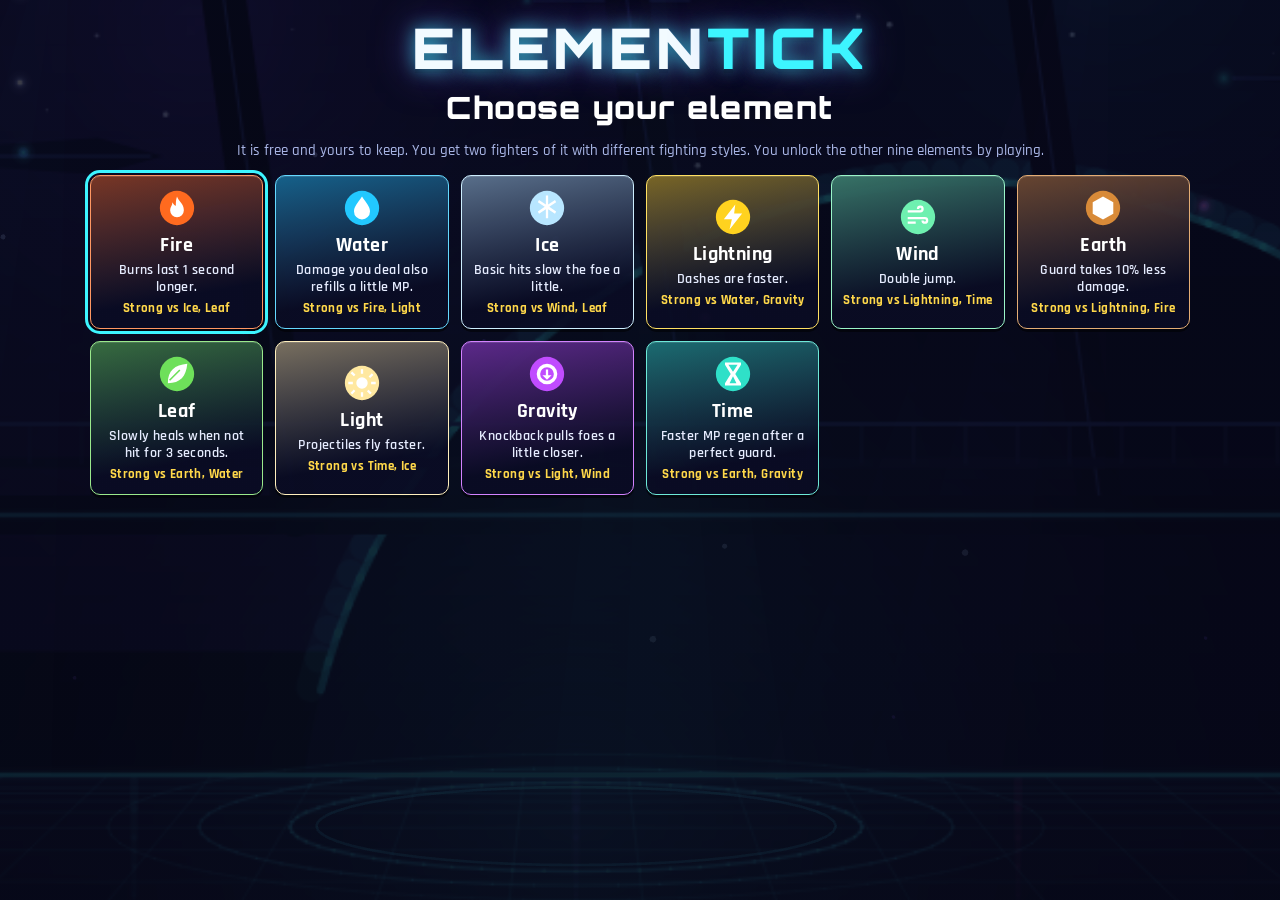
==== commit c0d093f0: "Stickbound: hybrid hero renderer (Lightning image parts)" ====
--- a/stickbound/index.html
+++ b/stickbound/index.html
@@ -10,9 +10,9 @@
       html, body { margin: 0; height: 100%; background: #0d1430; overflow: hidden; }
       #boot { position: fixed; inset: 0; display: grid; place-items: center; color: #fff; font: 800 22px system-ui, 'Segoe UI', Arial, sans-serif; letter-spacing: 1px; }
     </style>
-    <script type="module" crossorigin src="./assets/index-CmKoEfaG.js"></script>
+    <script type="module" crossorigin src="./assets/index-CDU_QCiB.js"></script>
     <link rel="modulepreload" crossorigin href="./assets/phaser-DIUF0PZB.js">
-    <link rel="stylesheet" crossorigin href="./assets/index-BZ15UgMO.css">
+    <link rel="stylesheet" crossorigin href="./assets/index-CuZmqUcW.css">
   </head>
   <body>
     <div id="game"></div>
--- a/stickbound/assets/index-CuZmqUcW.css
+++ b/stickbound/assets/index-CuZmqUcW.css
@@ -0,0 +1 @@
+@font-face{font-family:Orbitron;font-style:normal;font-display:swap;font-weight:700;src:url(./orbitron-latin-700-normal-4jsRXGGJ.woff2) format("woff2"),url(./orbitron-latin-700-normal-DmYOh-W9.woff) format("woff")}@font-face{font-family:Orbitron;font-style:normal;font-display:swap;font-weight:900;src:url(./orbitron-latin-900-normal-DrIi7unX.woff2) format("woff2"),url(./orbitron-latin-900-normal-BbJatbhp.woff) format("woff")}@font-face{font-family:Rajdhani;font-style:normal;font-display:swap;font-weight:500;src:url(./rajdhani-latin-500-normal-ByNUCHrt.woff2) format("woff2"),url(./rajdhani-latin-500-normal-DfvNI-Td.woff) format("woff")}@font-face{font-family:Rajdhani;font-style:normal;font-display:swap;font-weight:600;src:url(./rajdhani-latin-600-normal-CXCVEoA9.woff2) format("woff2"),url(./rajdhani-latin-600-normal-Dx02qI2_.woff) format("woff")}@font-face{font-family:Rajdhani;font-style:normal;font-display:swap;font-weight:700;src:url(./rajdhani-latin-700-normal-BPDUZo87.woff2) format("woff2"),url(./rajdhani-latin-700-normal-e0Uj8ZlN.woff) format("woff")}:root{--bg: #0d1430;--bg2: #16204a;--panel: rgba(18, 27, 64, .92);--panel2: #1d2a5c;--line: #ffffff;--text: #ffffff;--muted: #b9c4ea;--accent: #ffd84a;--accent2: #ff9f1c;--blue: #2f8cff;--red: #ff4d6d;--green: #4ade80;--radius: 16px;--fs: 16px;--border: 3px;font-family:system-ui,Segoe UI,Roboto,Arial,sans-serif;color:var(--text)}:root[data-text=large]{--fs: 19px}:root[data-contrast=high]{--panel: #000;--panel2: #000;--muted: #fff;--border: 4px}*{box-sizing:border-box}html,body{margin:0;height:100%;background:var(--bg);overflow:hidden;touch-action:manipulation;user-select:none;-webkit-user-select:none;-webkit-tap-highlight-color:transparent}#game{position:fixed;inset:0}#game canvas{display:block}#ui{position:fixed;inset:0;pointer-events:none;font-size:var(--fs);z-index:2}#screens{position:absolute;inset:0;pointer-events:none}.screen,.dialog-layer,.pause-layer,.tpad,.hud-pause,.toasts{pointer-events:auto}h1,h2,h3{margin:0;font-weight:900;letter-spacing:.5px}h3{font-size:1.05em;margin-bottom:8px;color:var(--accent);text-transform:uppercase;letter-spacing:1px}p{margin:6px 0;line-height:1.4}small{font-size:.8em}.hint{color:var(--muted);font-size:.9em}em{font-style:normal}.btn{font:inherit;font-weight:800;color:var(--text);background:var(--panel2);border:var(--border) solid var(--line);border-radius:14px;padding:10px 16px;min-height:48px;min-width:48px;cursor:pointer;display:inline-flex;align-items:center;justify-content:center;gap:8px;box-shadow:0 4px #00000073;transition:transform .08s,background .15s}.btn:hover{background:#2a3a7a}.btn:active{transform:translateY(3px);box-shadow:0 1px #00000073}.btn:focus-visible{outline:4px solid var(--accent);outline-offset:2px}.btn:disabled{opacity:.45;cursor:default;transform:none}.btn.primary{background:linear-gradient(180deg,#ffe066,#ffb703);color:#1a1300;border-color:#fff}.btn.primary:hover{background:linear-gradient(180deg,#fff08a,#ffc233)}.btn.big{font-size:1.25em;padding:14px 28px;min-height:60px}.btn.huge{font-size:1.6em;padding:16px 56px;min-height:72px;border-radius:20px}.btn.small{font-size:.9em;padding:8px 12px}.btn.ghost{background:transparent;box-shadow:none;border-color:transparent}.btn.danger{background:#7a1f2e}.btn.reward{background:#1f6b46}.btn.chip{padding:6px 12px;min-height:44px;font-size:.9em}.btn.chip.on{background:var(--blue)}.btn.chip em{background:var(--accent);color:#000;border-radius:99px;padding:0 7px;font-size:.8em}.el-icon{flex:none;vertical-align:middle}.panel{background:var(--panel);border:var(--border) solid rgba(255,255,255,.9);border-radius:var(--radius);padding:14px;box-shadow:0 6px #00000059}.frame{position:absolute;inset:0;display:flex;flex-direction:column;background:linear-gradient(180deg,#0d1430d1,#0d1430e6)}.frame-head{display:flex;align-items:center;gap:12px;padding:10px max(14px,env(safe-area-inset-right)) 10px max(14px,env(safe-area-inset-left));border-bottom:3px solid rgba(255,255,255,.85);background:#0a0f26f2}.frame-head h1{flex:1;font-size:1.4em;white-space:nowrap;overflow:hidden;text-overflow:ellipsis}.frame-body{flex:1;overflow-y:auto;padding:14px max(14px,env(safe-area-inset-right)) 28px max(14px,env(safe-area-inset-left));display:flex;flex-direction:column;gap:14px;align-items:stretch;max-width:1180px;width:100%;margin:0 auto}.frame-body>.btn.big,.frame-body>.btn.primary{align-self:center}.coins{display:inline-flex;align-items:center;gap:6px;font-weight:900;background:#000a;border:3px solid #fff;border-radius:99px;padding:4px 12px 4px 6px;white-space:nowrap}.coin-ico{display:inline-block;width:20px;height:20px;border-radius:50%;background:radial-gradient(circle at 35% 35%,#fff6b0,#ffc400 55%,#c98a00);border:2px solid #1a1300;vertical-align:middle}.bar{position:relative;height:10px;background:#0000008c;border:2px solid #fff;border-radius:99px;overflow:hidden}.bar .fill{position:absolute;left:0;top:0;bottom:0;background:var(--accent);border-radius:99px;transition:width .25s}.xpbar .fill{background:linear-gradient(90deg,#7c5cff,#b28dff)}.title-screen{position:absolute;inset:0;display:flex;flex-direction:column;align-items:center;justify-content:center;gap:18px;background:radial-gradient(ellipse at center,#0d143059,#0d1430d9);text-align:center;padding:20px}.logo{font-size:clamp(44px,10vw,110px);font-weight:1000;letter-spacing:2px;line-height:1;-webkit-text-stroke:3px #0d1430;paint-order:stroke fill;text-shadow:0 6px 0 #0d1430,0 10px 30px rgba(0,0,0,.5)}.logo.small{font-size:clamp(30px,6vw,56px);-webkit-text-stroke:2px #0d1430;margin-top:4px}.logo-a{color:#fff}.logo-b{color:var(--accent)}.tagline{font-size:1.15em;font-weight:800;text-shadow:0 2px 0 #000}.credit{color:var(--muted);font-weight:700}.starter{padding:16px;overflow-y:auto;align-items:center;gap:8px}.starter-title{font-size:1.8em;margin-top:4px;text-align:center}.starter-grid{display:grid;grid-template-columns:repeat(auto-fill,minmax(170px,1fr));gap:12px;width:100%;max-width:1100px}.btn.el-card{flex-direction:column;gap:4px;padding:12px 10px;text-align:center;background:linear-gradient(180deg,color-mix(in srgb,var(--el) 55%,#0d1430),#16204a);min-height:150px}.btn.el-card b{font-size:1.2em}.btn.el-card small{color:#e6ecff;font-weight:600;line-height:1.25}.btn.el-card .beats{font-size:.75em;color:var(--accent)}.btn.el-card.locked{filter:grayscale(.8)}.lobby{position:absolute;inset:0;display:flex;flex-direction:column;background:linear-gradient(180deg,#0d14308c,#0d1430d9);overflow:hidden}.lobby-scroll{flex:1;min-height:0;overflow-y:auto}.lobby-top{display:flex;align-items:center;gap:12px;padding:8px max(14px,env(safe-area-inset-right)) 8px max(14px,env(safe-area-inset-left));background:#0a0f26eb;border-bottom:3px solid #fff}.who{flex:1;min-width:0;display:flex;flex-direction:column;gap:4px}.who-btn{justify-content:flex-start;padding:2px 6px;min-height:40px;gap:10px}.who-btn b{font-size:1.2em}.who-btn span{color:var(--muted)}.plbar{max-width:260px;height:8px}.rank-chip{font-weight:900;border:3px solid #fff;border-radius:99px;padding:4px 12px;background:#3b2a12;white-space:nowrap}.t-bronze{background:#7a4a22!important}.t-silver{background:#66738a!important}.t-gold{background:#a07800!important}.t-platinum{background:#2d8c8c!important}.t-diamond{background:#2f5fd0!important}.t-champion{background:#a8237a!important}.lobby-main{flex:1;display:grid;grid-template-columns:minmax(220px,1fr) minmax(300px,1.4fr) minmax(260px,1fr);gap:14px;padding:14px max(14px,env(safe-area-inset-right)) 14px max(14px,env(safe-area-inset-left));align-items:start;max-width:1400px;width:100%;margin:0 auto}.squad-box{display:flex;flex-direction:column;align-items:center;gap:10px}.squad-figs{display:flex;align-items:flex-end;justify-content:center;gap:4px}.squad-fig{display:flex;flex-direction:column;align-items:center}.fig-tag{display:flex;flex-wrap:wrap;align-items:center;gap:4px 6px;justify-content:center;background:var(--panel);border:3px solid var(--el, #fff);border-radius:12px;padding:4px 8px;max-width:180px}.fig-tag b{max-width:110px;overflow:hidden;text-overflow:ellipsis;white-space:nowrap}.fig-tag span{color:var(--muted);font-size:.85em}.fig-tag .bar{width:100%;height:6px}.play-box{display:flex;flex-direction:column;gap:12px}.play-btn{flex-direction:column;gap:2px;min-height:96px;font-size:1.1em}.play-btn b{font-size:2em;letter-spacing:4px}.play-btn span{font-size:.9em}.mode-grid{display:grid;grid-template-columns:repeat(2,1fr);gap:10px}.btn.mode{flex-direction:column;align-items:flex-start;gap:2px;text-align:left;min-height:70px}.btn.mode span{color:var(--muted);font-weight:600;font-size:.85em}.m-road{background:linear-gradient(135deg,#8a3b12,#2a1f55)}.m-ranked{background:linear-gradient(135deg,#2f5fd0,#1a1f55)}.m-zombie{background:linear-gradient(135deg,#2e6b2a,#1a1f40)}.m-training{background:linear-gradient(135deg,#5a5f73,#1d2340)}.m-local{background:linear-gradient(135deg,#8a2b6b,#1d2350)}.side-box{display:flex;flex-direction:column;gap:12px}.streak-days{display:grid;grid-template-columns:repeat(7,1fr);gap:4px;margin-bottom:8px}.sday{text-align:center;background:#0008;border:2px solid #fff6;border-radius:10px;padding:4px 0}.sday small{display:block;font-size:.65em;color:var(--muted)}.sday b{font-size:.85em}.sday.got{background:#1f6b46;border-color:#fff}.sday.today{background:#a07800;border-color:#fff}.btn.claim{background:#1f6b46;width:100%}.quest{display:grid;grid-template-columns:1fr auto;gap:4px 8px;align-items:center;padding:6px 0;border-bottom:1px solid #fff2}.quest .bar{grid-column:1;height:7px}.quest .fill{background:var(--green)}.q-num{color:var(--muted);font-size:.85em}.q-reward,.q-done{font-size:.8em;color:var(--accent);text-align:right}.quest.claimed{opacity:.55}.quest .btn.claim{width:auto;min-height:36px;padding:4px 10px}.lobby-nav{display:flex;flex-wrap:wrap;gap:10px;align-items:center;padding:10px max(14px,env(safe-area-inset-right)) max(10px,env(safe-area-inset-bottom)) max(14px,env(safe-area-inset-left));background:#0a0f26eb;border-top:3px solid #fff}.net-note{margin-left:auto;color:var(--muted);font-size:.8em}.res-top{display:flex;gap:16px;align-items:center;justify-content:center;flex-wrap:wrap}.res-info{flex:1;min-width:260px;max-width:640px;display:flex;flex-direction:column;gap:8px}.res-sub{font-weight:700}.res-stats{display:grid;grid-template-columns:repeat(3,1fr);gap:8px}.res-stat{background:var(--panel);border:3px solid #fff;border-radius:12px;padding:6px;text-align:center}.res-stat b{display:block;font-size:1.4em}.res-stat span{color:var(--muted);font-size:.8em}.res-line{font-weight:800;color:var(--accent)}.res-rewards{display:flex;gap:16px;font-size:1.3em;font-weight:900}.res-rewards .xp{color:#c9b4ff}.coin-gain{display:inline-flex;gap:6px;align-items:center;color:var(--accent)}.xp-row{display:grid;grid-template-columns:auto auto 1fr;gap:8px;align-items:center}.res-actions{display:flex;gap:12px;justify-content:center;flex-wrap:wrap}.won .frame-head h1{color:var(--accent)}.lvl-card{display:flex;gap:16px;align-items:center;border-color:var(--el, #fff);max-width:720px;margin:0 auto}.unlock-list{margin:8px 0 0;padding-left:20px;line-height:1.6;font-weight:700}.perk-row{display:flex;gap:14px;justify-content:center;flex-wrap:wrap}.btn.perk-card{flex-direction:column;width:min(320px,100%);min-height:140px;gap:8px}.btn.perk-card b{font-size:1.3em;color:var(--accent)}.btn.perk-card span{font-weight:600}.story-card{display:flex;gap:16px;align-items:center;max-width:820px;margin:0 auto;width:100%;min-height:200px}.story-text{flex:1}.story-line{font-size:1.3em;font-weight:700;line-height:1.5}.story-line.in{animation:fadein .35s ease-out}.story-dots{color:var(--muted);letter-spacing:4px}.story-actions{display:flex;justify-content:center;gap:12px}@keyframes fadein{0%{opacity:0;transform:translateY(6px)}to{opacity:1;transform:none}}:root[data-motion=reduced] *,:root[data-motion=reduced] *:before{animation:none!important;transition:none!important}.district-list{display:flex;flex-direction:column;gap:12px}.d-head{display:flex;align-items:baseline;gap:10px}.d-head h3{margin:0}.d-count{color:var(--muted);font-weight:800}.d-blurb{color:var(--muted);margin:2px 0 8px}.champ-row{display:grid;grid-template-columns:repeat(auto-fill,minmax(150px,1fr));gap:8px}.btn.champ{flex-direction:column;gap:2px;padding:8px;position:relative;min-height:92px}.btn.champ b{font-size:.95em;text-align:center}.btn.champ small{color:var(--muted)}.btn.champ.done{background:#1f4b3a}.btn.champ.current{background:linear-gradient(180deg,#a07800,#6a4a00);animation:pulse 1.6s infinite}.btn.champ .tick,.btn.champ .lock{position:absolute;top:4px;right:8px}@keyframes pulse{50%{box-shadow:0 0 0 4px #ffd84a99,0 4px #00000073}}.district.final{border-color:#e86fd0}.vs-row{display:flex;align-items:center;justify-content:center;gap:10px;flex-wrap:wrap}.vs-side{display:flex;flex-wrap:wrap;align-items:flex-end;justify-content:center;gap:4px;max-width:360px}.vs-label{width:100%;text-align:center}.vs-label b{display:block;font-size:1.2em}.vs-label small{color:var(--muted)}.vs-mid{font-size:2.6em;font-weight:1000;color:var(--accent);-webkit-text-stroke:2px #000}.quote{max-width:700px;margin:0 auto;font-size:1.1em;font-weight:700;text-align:center}.rank-card{display:flex;gap:16px;align-items:center}.rank-badge{font-size:1.4em;font-weight:1000;border:4px solid #fff;border-radius:18px;padding:16px 20px;min-width:130px;text-align:center}.rank-info{flex:1}.rank-info b{font-size:1.8em}.rbar{margin:6px 0 2px;max-width:360px}.rank-cols{display:grid;grid-template-columns:1.3fr 1fr;gap:12px}.board-list{margin:0;padding-left:28px;max-height:420px;overflow-y:auto}.board-list li{padding:5px 4px;border-bottom:1px solid #fff2}.board-list li>span{display:inline-block;vertical-align:middle}.board-list li{display:list-item}.board-list .b-els{width:40px}.board-list .b-name{min-width:150px;font-weight:700}.board-list .b-rate{float:right;font-weight:900}.board-list li.me{background:#a0780055;border-radius:8px}.ai-tag{font-size:.7em;background:#5a5f73;border-radius:6px;padding:1px 5px;margin-left:4px}.you-tag{font-size:.7em;background:var(--accent);color:#000;border-radius:6px;padding:1px 5px;margin-left:4px}.hist{display:grid;grid-template-columns:50px 1fr auto;gap:8px;padding:4px 0;border-bottom:1px solid #fff2}.hist.w b{color:var(--green)}.hist.l b{color:var(--red)}.hist .d{font-weight:900}.z-best{display:flex;justify-content:space-around;text-align:center}.z-best b{display:block;font-size:2em}.z-best span{color:var(--muted)}.chip-grid{display:flex;flex-wrap:wrap;gap:8px}.local-cols{display:grid;grid-template-columns:1fr 1fr;gap:12px}.local-p.p1{border-color:var(--blue)}.local-p.p2{border-color:var(--red)}.keys{color:var(--muted);font-size:.85em}.av-wrap{display:grid;grid-template-columns:260px 1fr;gap:14px;align-items:start}.roster{display:flex;flex-direction:column;gap:8px}.roster-list{display:flex;flex-direction:column;gap:6px;max-height:60vh;overflow-y:auto}.btn.roster-item{justify-content:flex-start;border-left:8px solid var(--el)}.btn.roster-item b{flex:1;text-align:left;overflow:hidden;text-overflow:ellipsis;white-space:nowrap}.btn.roster-item small{color:var(--muted)}.btn.roster-item.on{background:#2f3f8a}.sq{font-size:.7em;background:var(--accent);color:#000;padding:1px 6px;border-radius:6px}.av-detail{border-color:var(--el);display:flex;flex-direction:column;gap:6px}.av-top{display:flex;gap:14px;align-items:center;flex-wrap:wrap}.av-info{flex:1;min-width:220px}.av-info h2{display:flex;align-items:center;gap:8px}.av-actions{display:flex;flex-wrap:wrap;gap:8px;margin-top:8px}.av-stats{display:flex;flex-direction:column;gap:4px}.st-row{display:grid;grid-template-columns:130px 1fr 44px 110px;gap:8px;align-items:center}.st-row b{text-align:right}.st-row small{color:var(--green)}.stbar .fill{background:var(--el, var(--accent))}.power-list{display:grid;grid-template-columns:repeat(3,1fr);gap:10px}.power{background:#0006;border:3px solid var(--el);border-radius:12px;padding:10px}.power.locked{opacity:.6;border-style:dashed}.pw-head{display:flex;align-items:center;gap:6px}.pw-head b{flex:1}.pw-key{font-size:.75em;color:var(--muted)}.power p{font-size:.9em;min-height:2.6em}.pw-foot{display:flex;justify-content:space-between;align-items:center;font-size:.85em;color:var(--muted);gap:6px;flex-wrap:wrap}.pips{display:inline-flex;gap:3px}.pips i{width:12px;height:12px;border-radius:50%;border:2px solid #fff;display:inline-block}.pips i.on{background:var(--accent)}.perk-tiers{display:flex;flex-direction:column;gap:8px}.perk-tier{display:grid;grid-template-columns:60px 1fr 1fr;gap:8px;align-items:stretch}.pt-level{font-weight:900;align-self:center}.btn.perk{flex-direction:column;align-items:flex-start;text-align:left;gap:2px}.btn.perk small{color:var(--muted);font-weight:600}.btn.perk.on{background:#1f6b46}.forge{display:grid;grid-template-columns:260px 1fr;gap:14px;align-items:start}.forge-prev{display:flex;flex-direction:column;align-items:center}.forge-opts{display:flex;flex-direction:column;gap:6px}.forge-row{display:grid;grid-template-columns:110px 48px 1fr 48px auto;gap:8px;align-items:center}.f-label{font-weight:800}.f-val{text-align:center;font-weight:800;background:#0006;border-radius:10px;padding:10px 4px}.f-val.locked{color:var(--accent)}.f-val.locked:after{content:" (shop)";font-size:.75em}.btn.arrow{font-size:1.5em;padding:0}.btn.buy{background:#a07800}.mu-list{display:grid;grid-template-columns:repeat(auto-fill,minmax(330px,1fr));gap:8px}.mu-row{display:grid;grid-template-columns:110px 1fr 1fr;gap:8px;align-items:center;border-color:var(--el);padding:8px 10px}.mu-el{display:flex;align-items:center;gap:6px}.mu-good,.mu-bad{display:flex;flex-wrap:wrap;align-items:center;gap:4px;font-size:.85em}.mu-good small,.mu-bad small{width:100%}.mu-good small{color:var(--green)}.mu-bad small{color:var(--red)}.mu-grid{border-collapse:collapse;margin:0 auto;background:var(--panel);border:3px solid #fff;border-radius:12px}.mu-grid th,.mu-grid td{width:32px;height:32px;text-align:center;border:1px solid #fff3}.mu-grid td.strong{color:var(--green);font-weight:900}.mu-grid td.weak{color:var(--red);font-weight:900}.shop-grid{display:grid;grid-template-columns:repeat(auto-fill,minmax(150px,1fr));gap:8px}.btn.shop-item{flex-direction:column;gap:2px;min-height:90px}.btn.shop-item small{color:var(--muted)}.btn.shop-item span{color:var(--accent);font-size:.9em}.btn.shop-item.owned span{color:var(--green)}.set-row{display:flex;align-items:center;gap:12px;padding:6px 0;flex-wrap:wrap}.set-row>span{min-width:110px;font-weight:800}.set-row input[type=range]{flex:1;min-width:160px;height:32px;accent-color:var(--accent)}.btn.toggle{width:100%;display:grid;grid-template-columns:200px 1fr 60px;text-align:left;margin-bottom:6px}.btn.toggle small{color:var(--muted);font-weight:600}.btn.toggle .tog{text-align:center;border-radius:99px;background:#0008;padding:2px 0}.btn.toggle.on .tog{background:var(--green);color:#000}.key-grid{display:grid;grid-template-columns:repeat(auto-fill,minmax(260px,1fr));gap:6px 14px;margin-bottom:8px}.key-row{display:flex;align-items:center;justify-content:space-between;gap:8px}.btn.key{min-width:120px;font-size:.85em}.set-actions{display:flex;flex-wrap:wrap;gap:8px}.dialog-layer,.pause-layer{position:fixed;inset:0;background:#050816b3;display:grid;place-items:center;z-index:20;padding:16px}.dialog,.pause-panel{min-width:min(380px,92vw);max-width:560px;display:flex;flex-direction:column;gap:10px;text-align:center;word-break:break-word}.pause-panel .btn{width:100%}.dialog-row{display:flex;justify-content:center;gap:10px}.dialog-col{display:flex;flex-direction:column;gap:10px}.dialog-col .btn{width:100%}.ad-wait{position:fixed;inset:0;z-index:90;pointer-events:auto;cursor:progress}.ad-ico{display:inline-block;width:18px;height:14px;border-radius:3px;background:#fff;position:relative;vertical-align:middle}.ad-ico:after{content:"";position:absolute;left:7px;top:3px;border-left:6px solid #1f6b46;border-top:4px solid transparent;border-bottom:4px solid transparent}.text-in{font:inherit;font-size:1.2em;padding:10px 12px;border-radius:12px;border:3px solid #fff;background:#0d1430;color:#fff;user-select:text;-webkit-user-select:text}.toasts{position:fixed;left:50%;top:70px;transform:translate(-50%);display:flex;flex-direction:column;gap:8px;z-index:30;pointer-events:none}.toast{background:#000d;border:3px solid #fff;border-radius:12px;padding:8px 16px;font-weight:800;text-align:center;transition:opacity .4s}.toast.out{opacity:0}.fake-ad{position:fixed;inset:0;background:#000;color:#fff;display:grid;place-items:center;font:800 28px system-ui,sans-serif;z-index:100}.hud{position:absolute;inset:0;pointer-events:none;font-weight:800}.hud-top{position:absolute;top:max(8px,env(safe-area-inset-top));left:max(10px,env(safe-area-inset-left));right:max(10px,env(safe-area-inset-right));display:grid;grid-template-columns:1fr auto 1fr;gap:12px;align-items:start}.hud-side{display:flex;flex-direction:column;gap:4px;min-width:0}.hud-side.s1{align-items:stretch;text-align:right}.hud-head{display:flex;align-items:center;gap:6px;text-shadow:0 2px 0 #000,0 0 4px #000;min-width:0}.hud-side.s1 .hud-head{flex-direction:row-reverse}.hud-name{overflow:hidden;text-overflow:ellipsis;white-space:nowrap;min-width:0}.hud-pips{color:var(--accent);letter-spacing:2px;margin-left:auto}.hud-side.s1 .hud-pips{margin-left:0;margin-right:auto}.hud .bar{border-width:3px;border-color:#fff;box-shadow:0 2px #000}.bar.hp{height:22px}.bar.hp .fill{background:linear-gradient(180deg,#7dffa8,#22c55e);transition:none}.bar.hp .fill.low{background:linear-gradient(180deg,#ff8a8a,#ef4444)}.bar.hp .fill.lag{background:#fff;opacity:.8}.bar.mp{height:10px;width:80%}.bar.mp .fill{background:linear-gradient(90deg,#38bdf8,#2f8cff);transition:none}.bar.gs{height:7px;width:60%}.bar.gs .fill{background:#ffd84a;transition:none}.hud-side.s1 .bar.mp,.hud-side.s1 .bar.gs{margin-left:auto}.hud-side.s1 .fill{left:auto;right:0}.hud-bench{display:flex;align-items:center;gap:4px;width:45%}.hud-side.s1 .hud-bench{margin-left:auto;flex-direction:row-reverse}.hud-bench .bar{flex:1;height:7px}.hud-bench .fill{background:#7dffa8;transition:none}.hud-bench.out{opacity:.35}.hud-status{display:flex;gap:3px;min-height:18px}.hud-side.s1 .hud-status{justify-content:flex-end}.hud-center{display:flex;flex-direction:column;align-items:center;gap:6px}.hud-timer{font-size:2.2em;font-weight:1000;min-width:70px;text-align:center;background:#0d1430;border:3px solid #fff;border-radius:14px;padding:0 10px;box-shadow:0 3px #000}.hud-timer.low{color:var(--red)}.hud-pause{font:inherit;font-weight:900;color:#fff;background:#0d1430cc;border:3px solid #fff;border-radius:12px;width:48px;height:48px;cursor:pointer}.zinfo{justify-content:center}.zstats{background:#0d1430cc;border:3px solid #fff;border-radius:12px;padding:6px 10px;text-align:center}.hud-combo{position:absolute;top:30%;font-size:2em;font-weight:1000;color:var(--accent);-webkit-text-stroke:2px #000;paint-order:stroke fill;opacity:0;transition:opacity .2s}.hud-combo.t0{left:8%}.hud-combo.t1{right:8%}.hud-combo.show{opacity:1}.banner{position:absolute;left:0;right:0;top:34%;text-align:center;font-size:clamp(36px,8vw,84px);font-weight:1000;color:#fff;-webkit-text-stroke:3px #0d1430;paint-order:stroke fill;text-shadow:0 6px 0 #0d1430;opacity:0;transform:scale(.7);transition:opacity .15s,transform .15s;letter-spacing:2px}.banner.show{opacity:1;transform:scale(1)}.banner.gold{color:var(--accent)}.banner.red{color:var(--red)}.banner.go{color:#7dffa8}.banner.big{font-size:clamp(44px,10vw,110px)}.banner-sub{position:absolute;left:0;right:0;top:calc(34% + clamp(48px,10vw,112px));text-align:center;font-size:1.3em;text-shadow:0 2px 0 #000;opacity:0;transition:opacity .2s}.banner-sub.show{opacity:1}.tutorial{position:absolute;left:50%;bottom:18%;transform:translate(-50%);background:#0d1430ee;border:3px solid var(--accent);border-radius:14px;padding:10px 18px;font-size:1.15em;font-weight:700;opacity:0;transition:opacity .2s;pointer-events:none;text-align:center;max-width:92vw}.tutorial b{color:var(--accent)}.tutorial.show{opacity:1}.tpad{position:absolute;inset:0;pointer-events:none}.tzone{position:absolute;left:0;top:25%;bottom:0;width:45%;pointer-events:auto;touch-action:none}.tstick{position:fixed;width:110px;height:110px;margin:-55px 0 0 -55px;border-radius:50%;border:3px solid #fffa;background:#0d143066;opacity:0;pointer-events:none}.tstick.on{opacity:1}.tknob{position:absolute;left:50%;top:50%;width:50px;height:50px;margin:-25px 0 0 -25px;border-radius:50%;background:#fff;border:3px solid #0d1430}.tbtns{position:absolute;right:max(10px,env(safe-area-inset-right));bottom:max(10px,env(safe-area-inset-bottom));display:grid;grid-template-columns:repeat(5,60px);grid-template-rows:repeat(2,60px);gap:8px;pointer-events:auto;touch-action:none}.tb{display:grid;place-items:center;border-radius:50%;border:3px solid #fff;background:#0d1430bb;font-weight:900;font-size:.8em;color:#fff;user-select:none;position:relative}.tb small{position:absolute;bottom:4px;right:10px;font-size:.7em}.tb.down{background:#ffd84a;color:#000}.tb.dim{opacity:.4}.tb.t-atk{background:#2f8cffcc}.tb.t-hvy{background:#ff4d6dcc}.tpad.one-hand .tbtns{grid-template-columns:repeat(2,56px);grid-template-rows:repeat(5,56px)}@media(max-width:1100px){.lobby-main{grid-template-columns:1fr 1.3fr}.side-box{grid-column:1 / -1;display:grid;grid-template-columns:repeat(3,1fr)}}@media(max-width:760px){:root{--fs: 15px}:root[data-text=large]{--fs: 18px}.lobby-main{grid-template-columns:1fr;padding:10px;gap:10px}.side-box{grid-template-columns:1fr}.squad-box{order:0}.net-note{width:100%;margin:0}.lobby-nav .btn{flex:1}.rank-chip{display:none}.av-wrap,.forge,.rank-cols,.local-cols{grid-template-columns:1fr}.roster-list{max-height:220px}.power-list{grid-template-columns:1fr}.st-row{grid-template-columns:100px 1fr 40px}.st-row small{display:none}.perk-tier{grid-template-columns:1fr 1fr}.pt-level{grid-column:1 / -1}.forge-row{grid-template-columns:80px 44px 1fr 44px}.forge-row .buy{grid-column:1 / -1}.btn.toggle{grid-template-columns:1fr 60px}.btn.toggle small{display:none}.res-stats{grid-template-columns:repeat(3,1fr)}.mu-row{grid-template-columns:1fr}.starter-grid{grid-template-columns:repeat(2,1fr);gap:8px}.vs-mid{width:100%;text-align:center;font-size:2em}.frame{background:linear-gradient(180deg,#0d1430e6,#0d1430f2)}.btn.el-card{min-height:120px}.btn.el-card small{display:none}.hud-top{gap:6px}.hud-timer{font-size:1.6em;min-width:52px}.hud-name{font-size:.8em}.bar.hp{height:16px}}@media(max-height:500px){:root{--fs: 14px}.lobby-main{grid-template-columns:1fr 1.3fr;padding:8px 14px;gap:10px}.side-box{grid-column:1 / -1;grid-template-columns:repeat(3,1fr);display:grid}.play-btn{min-height:70px}.play-btn b{font-size:1.5em}.btn.mode{min-height:54px;padding:6px 10px}.frame-head{padding-top:4px;padding-bottom:4px}.frame-head h1{font-size:1.15em}.btn.el-card{min-height:100px}.btn.el-card small{display:none}.starter-grid{grid-template-columns:repeat(5,1fr)}.title-screen{gap:8px}.hud-timer{font-size:1.5em}.bar.hp{height:16px}.tbtns{grid-template-columns:repeat(5,52px);grid-template-rows:repeat(2,52px);gap:6px}.tb{background:#0d143099}.tutorial{bottom:auto;top:30%}.banner{top:28%}}.cover{position:absolute;inset:0;overflow:hidden;pointer-events:none}.cover-burst{position:absolute;left:50%;top:58%;width:140vmax;height:140vmax;transform:translate(-50%,-50%);background:repeating-conic-gradient(from 0deg,rgba(255,255,255,.16) 0deg 6deg,transparent 6deg 18deg);-webkit-mask:radial-gradient(circle,#000 0,transparent 60%);mask:radial-gradient(circle,#000 0,transparent 60%)}.cover-figs{position:absolute;left:0;right:0;bottom:4%;display:flex;justify-content:center;align-items:flex-end;gap:0}.cover-figs canvas:first-child{margin-right:-6%}.cover-logo{position:absolute;left:0;right:0;top:6%;text-align:center;font-size:15vmin;-webkit-text-stroke:1.2vmin #0d1430;text-shadow:0 1.4vmin 0 #0d1430,0 2vmin 5vmin rgba(0,0,0,.5)}.cover-landscape .cover-logo{font-size:17vh;top:5%}.cover-portrait .cover-logo{font-size:15vw;top:8%}.cover-portrait .cover-figs{bottom:10%}.cover-square .cover-logo{font-size:14vw}.style-tabs{display:flex;gap:8px;justify-content:center;flex-wrap:wrap}.btn.style-tab{flex-direction:column;gap:0;min-width:120px}.btn.style-tab small{color:var(--muted);font-weight:600}.btn.style-tab.on small{color:#fff}.style-stage{display:flex;justify-content:center}.pw-preview{position:relative;border:3px solid #fff;border-radius:14px;overflow:hidden;background:#0d1430;max-width:100%}.pw-preview canvas{display:block;max-width:100%;height:auto}.pw-preview-label{position:absolute;left:10px;top:8px;font-weight:900;text-shadow:0 2px 0 #000}.style-cards{display:flex;justify-content:center}.style-card{border-color:var(--el);max-width:640px;width:100%;display:flex;flex-direction:column;gap:6px}.style-card.on{box-shadow:0 0 0 4px var(--accent),0 6px #00000059}.style-head{display:flex;align-items:baseline;gap:10px}.style-head b{font-size:1.3em;color:var(--accent)}.style-head span{color:var(--muted);font-weight:700}.style-powers{margin:0;padding-left:22px;display:flex;flex-direction:column;gap:6px}.style-powers em{font-size:.75em;background:#fff2;border-radius:6px;padding:1px 6px;margin-left:4px}.style-powers small{display:block;color:var(--muted)}.pw-mech{display:inline-block;font-size:.75em;background:#fff2;border-radius:6px;padding:1px 6px;margin:2px 0}.warn{background:#7a5a00;border:2px solid var(--accent);border-radius:10px;padding:6px 10px;font-weight:700}.av-detail .pw-preview{align-self:center;margin-top:6px}.cutin{position:fixed;inset:0;z-index:25;pointer-events:auto;background:#0508168c;animation:cutin-dim .12s ease-out;overflow:hidden}.cutin.out{opacity:0;transition:opacity .15s}.cutin-lines{position:absolute;inset:-20%;background:repeating-linear-gradient(-12deg,transparent 0 22px,color-mix(in srgb,var(--el) 70%,transparent) 22px 26px,transparent 26px 60px);animation:cutin-speed .35s linear infinite;opacity:.7}.cutin-band{position:absolute;left:-10%;right:-10%;top:38%;height:24%;background:linear-gradient(90deg,transparent,var(--el) 18%,var(--el2) 50%,var(--el) 82%,transparent);transform:skewY(-6deg);display:grid;place-items:center;box-shadow:0 0 60px var(--el);animation:cutin-band .25s cubic-bezier(.2,1.4,.4,1)}.cutin-name{font-size:clamp(34px,8vw,92px);font-weight:1000;color:#fff;-webkit-text-stroke:3px #0d1430;paint-order:stroke fill;text-shadow:0 6px 0 #0d1430;letter-spacing:3px;text-transform:uppercase;animation:cutin-name .4s ease-out}@keyframes cutin-dim{0%{background:#05081600}}@keyframes cutin-speed{0%{transform:translate(0)}to{transform:translate(-120px)}}@keyframes cutin-band{0%{transform:skewY(-6deg) scaleY(0)}}@keyframes cutin-name{0%{transform:translate(40%) scale(1.3);opacity:0}}.lab{position:absolute;inset:0;display:flex;gap:12px;padding:10px;overflow:auto;background:#0d1430}.lab-side{width:280px;flex:none;display:flex;flex-direction:column;gap:8px}.lab-ctl{display:flex;flex-wrap:wrap;gap:6px}.lab-el h3{margin:6px 0 2px}.lab-row{display:flex;flex-wrap:wrap;gap:4px;align-items:center;margin-bottom:4px}.lab-arch{width:70px;font-size:.8em;color:var(--muted)}.lab-row .btn.chip{min-height:32px;padding:2px 8px;font-size:.75em}.lab-main{display:flex;flex-direction:column;gap:8px}.lab-canvas{border:3px solid #fff;border-radius:12px}.lab-info{font-size:1.05em}.lab-sheet{position:absolute;left:-99999px;top:0}body[data-screen=lab] .lab-sheet.show{position:static}.hero-stage{position:relative;border:3px solid #fff;border-radius:18px;overflow:hidden;box-shadow:0 8px #00000059,0 0 40px #ffb46b40;cursor:pointer;max-width:100%}.hero-stage canvas{display:block;max-width:100%;height:auto}.hero-hint{position:absolute;right:10px;bottom:8px;font-size:.8em;font-weight:800;background:#0008;border-radius:99px;padding:3px 10px;transition:opacity .4s}.hero-hint.gone{opacity:0}.squad-tags{display:flex;gap:8px;justify-content:center;flex-wrap:wrap}.squad-tags .fig-tag{border-color:var(--el)}.lvl-ring{position:relative;width:52px;height:52px;flex:none;display:grid;place-items:center}.lvl-ring svg{position:absolute;inset:0;transform:rotate(-90deg)}.lvl-ring circle{fill:none;stroke-width:6}.lvl-ring .ring-bg{stroke:#ffffff2a}.lvl-ring .ring-fill{stroke:var(--accent);stroke-linecap:round;transition:stroke-dashoffset 1s cubic-bezier(.2,.8,.2,1)}.lvl-ring b{font-size:1.2em;font-weight:1000}.tier-badge{display:inline-block;background:linear-gradient(180deg,#7c5cff,#4a2fb0);border:2px solid #fff;border-radius:8px;padding:0 8px;font-size:.8em;font-weight:900;color:#fff!important}.streak-chip{display:inline-flex;align-items:center;gap:4px;border:3px solid #fff;border-radius:99px;padding:2px 10px 2px 6px;background:#3a1a08;font-weight:900}.flame{width:16px;height:20px;background:radial-gradient(ellipse at 50% 80%,#fff2b0 0 20%,#ffc23d 35%,#ff5a2c 70%,transparent 72%);border-radius:50% 50% 45% 45%/65% 65% 35% 35%;animation:flame .9s ease-in-out infinite alternate}@keyframes flame{to{transform:scaleY(1.15) rotate(4deg);filter:brightness(1.2)}}.btn.play-btn{position:relative;overflow:hidden;box-shadow:0 0 #ffd84a99,0 6px #00000073;animation:play-pulse 2s ease-in-out infinite}.btn.play-btn:after{content:"";position:absolute;top:0;bottom:0;width:40%;left:-60%;background:linear-gradient(100deg,transparent,rgba(255,255,255,.55),transparent);transform:skew(-20deg);animation:play-shine 3.2s ease-in-out infinite}@keyframes play-pulse{50%{box-shadow:0 0 0 10px #ffd84a00,0 0 40px #ffd84a8c,0 6px #00000073}}@keyframes play-shine{0%,60%{left:-60%}to{left:130%}}.btn.mode{flex-direction:row;align-items:center;gap:10px;padding:6px 12px 6px 6px;min-height:96px}.mode-text{display:flex;flex-direction:column;align-items:flex-start;gap:2px;min-width:0;text-align:left}.mode-text b{line-height:1.15}.mode-text span{color:var(--muted);font-weight:600;font-size:.85em;line-height:1.2}.tile-scene{flex:none;border-radius:10px;background:#00000040;border:2px solid rgba(255,255,255,.35)}.btn.mode:hover .tile-scene,.btn.mode:focus-visible .tile-scene{border-color:#fff;box-shadow:0 0 18px #ffffff59}.btn.mode:hover{transform:translateY(-2px)}.news{position:relative;border-color:var(--accent);background:linear-gradient(135deg,#a0780059,#121b40eb)}.news-tag{position:absolute;right:10px;top:10px;background:var(--red);border-radius:6px;padding:0 6px;font-size:.7em;font-weight:900}.news p{font-size:.9em}.streak-head{display:flex;align-items:center;justify-content:space-between}.chest{position:relative;width:46px;height:38px;margin-bottom:6px}.chest .body{position:absolute;left:3px;right:3px;bottom:0;height:22px;background:linear-gradient(180deg,#b0702a,#7a4a1a);border:2px solid #fff;border-radius:4px}.chest .lid{position:absolute;left:1px;right:1px;top:4px;height:14px;background:linear-gradient(180deg,#d08a3a,#a06020);border:2px solid #fff;border-radius:8px 8px 2px 2px;transform-origin:10% 100%;transition:transform .35s cubic-bezier(.2,1.6,.4,1);z-index:1}.chest .lock{position:absolute;left:50%;top:14px;width:8px;height:10px;margin-left:-4px;background:var(--accent);border-radius:2px;z-index:2}.chest.ready{animation:chest-shake 1.6s ease-in-out infinite}.chest.ready:before{content:"";position:absolute;inset:-8px;background:radial-gradient(circle,rgba(255,216,74,.45),transparent 65%)}.chest.done{opacity:.6}.chest.open{animation:none}.chest.open .lid{transform:rotate(-70deg) translateY(-4px)}.chest.open .lock{opacity:0}@keyframes chest-shake{0%,70%,to{transform:none}75%{transform:rotate(-8deg)}82%{transform:rotate(7deg)}89%{transform:rotate(-4deg)}}.sparkle{position:absolute;left:50%;top:40%;width:6px;height:6px;margin:-3px;background:#fff6b0;border-radius:50%;box-shadow:0 0 8px #ffd84a;animation:sparkle .7s ease-out forwards}@keyframes sparkle{0%{transform:rotate(var(--a)) translate(0) scale(1.4);opacity:1}to{transform:rotate(var(--a)) translate(var(--d)) scale(.2);opacity:0}}.screen.enter{animation:screen-in .24s cubic-bezier(.2,.8,.2,1)}@keyframes screen-in{0%{opacity:0;transform:translateY(12px) scale(.99)}}.swirl{position:fixed;inset:0;z-index:40;pointer-events:none;background:conic-gradient(from 0deg,var(--el, #ffd84a),transparent 25%,var(--el2, #2f8cff) 50%,transparent 75%,var(--el, #ffd84a));mix-blend-mode:screen;animation:swirl .42s ease-in forwards;-webkit-mask:radial-gradient(circle,transparent 0,#000 70%);mask:radial-gradient(circle,transparent 0,#000 70%)}@keyframes swirl{0%{opacity:0;transform:rotate(0) scale(1.6)}50%{opacity:.85}to{opacity:0;transform:rotate(160deg) scale(.6)}}.confetti{position:absolute;top:-10px;width:8px;height:12px;border-radius:2px;animation:confetti 1.6s ease-in forwards;pointer-events:none}@keyframes confetti{to{transform:translate(var(--x),320px) rotate(var(--r));opacity:0}}.lvl-card{position:relative;overflow:hidden}@media(max-width:760px){.btn.mode{flex-direction:column;align-items:stretch;min-height:82px;padding:6px;gap:4px}.tile-scene{width:100%!important;height:auto!important}.mode-text{padding:0 4px 2px}}@media(max-height:500px){.tile-scene{width:84px!important;height:50px!important}.btn.mode{min-height:60px;padding:4px 8px 4px 4px}.lvl-ring{width:40px;height:40px}}.lab.play{padding:0;overflow:hidden}.lab.play .lab-canvas{border:0;border-radius:0}.lab.play .lab-info{display:none}html:not([data-quality=low]) body[data-screen=fight] #game:after,html:not([data-quality=low]) body[data-screen=pause] #game:after{content:"";position:absolute;inset:0;pointer-events:none;background:radial-gradient(ellipse at 50% 55%,transparent 55%,rgba(2,2,12,.55) 100%)}html[data-scanlines=on] body[data-screen=fight] #game:before{content:"";position:absolute;inset:0;pointer-events:none;z-index:1;background:repeating-linear-gradient(0deg,rgba(0,0,0,.16) 0 1px,transparent 1px 3px);mix-blend-mode:multiply}:root{--bg: #060714;--bg2: #0d1030;--panel: rgba(12, 16, 44, .66);--panel2: rgba(26, 34, 92, .72);--line: rgba(130, 210, 255, .55);--muted: #a9b6e6;--neon: #3df5ff;--neon2: #ff3ea5;--neon3: #8a5cff;--glow: 0 0 18px rgba(61, 245, 255, .18);--radius: 14px;--border: 1.5px;--fs: 17px;--display: "Orbitron", "Segoe UI", system-ui, sans-serif;font-family:Rajdhani,system-ui,Segoe UI,Roboto,Arial,sans-serif}:root[data-text=large]{--fs: 20px}:root[data-contrast=high]{--panel: #000;--panel2: #000;--line: #fff;--border: 3px}html,body{background:radial-gradient(ellipse at 50% 30%,#12123a,#060714 70%)}h1,h2,.logo,.banner,.hud-timer,.play-btn b,.starter-title,.vs-mid,.rank-badge{font-family:var(--display)}h1,h2{font-weight:900;letter-spacing:1.5px}h3{font-family:var(--display);font-weight:700;font-size:.9em;color:var(--neon);letter-spacing:2px;text-shadow:0 0 10px rgba(61,245,255,.45)}b{font-weight:700}.panel{background:linear-gradient(160deg,#1e286e80,#0a0c24b8);border:var(--border) solid var(--line);border-radius:var(--radius);box-shadow:inset 0 1px #ffffff14,var(--glow),0 10px 28px #00000073;backdrop-filter:blur(10px) saturate(140%);-webkit-backdrop-filter:blur(10px) saturate(140%);position:relative}.panel:before{content:"";position:absolute;left:-1px;top:-1px;width:26px;height:26px;pointer-events:none;border-left:3px solid var(--neon);border-top:3px solid var(--neon);border-top-left-radius:var(--radius);filter:drop-shadow(0 0 4px var(--neon))}:root[data-quality=low] .panel{backdrop-filter:none;-webkit-backdrop-filter:none;background:#0a0e28f0}.frame{background:linear-gradient(180deg,#060716c7,#060716e6)}.frame-head,.lobby-top,.lobby-nav{background:linear-gradient(180deg,#0e1234e6,#080a1ee6);border-color:#3df5ff73;box-shadow:0 0 18px #3df5ff26}.frame-head,.lobby-top{border-bottom-width:1.5px}.lobby-nav{border-top-width:1.5px}.frame-head h1{font-size:1.2em;text-shadow:0 0 14px rgba(61,245,255,.5)}.btn{font-weight:700;letter-spacing:.4px;background:linear-gradient(180deg,#2a3680d9,#10143ae6);border:1.5px solid rgba(130,210,255,.55);border-radius:10px;box-shadow:inset 0 1px #ffffff1f,0 3px #00000080}.btn:hover{background:linear-gradient(180deg,#3a4aaae6,#161c50f2);border-color:var(--neon);box-shadow:inset 0 1px #ffffff29,0 0 14px #3df5ff59,0 3px #00000080}.btn:focus-visible{outline:3px solid var(--neon);outline-offset:2px}.btn.primary{color:#fff;border-color:#bff9ff;background:linear-gradient(135deg,#18c8ff,#2f5bff 55%,#8a3dff);box-shadow:inset 0 1px #ffffff59,0 0 22px #3dc8ff73,0 3px #00000080;text-shadow:0 1px 2px rgba(0,0,40,.6)}.btn.primary:hover{background:linear-gradient(135deg,#4ad8ff,#4a72ff 55%,#a05cff)}.btn.ghost{background:transparent;border-color:transparent;box-shadow:none}.btn.danger{background:linear-gradient(180deg,#8a1f3e,#4a0f22);border-color:#ff6a8a}.btn.reward{background:linear-gradient(180deg,#1f8a5a,#0f4a30);border-color:#6affb8}.btn.chip.on{background:linear-gradient(180deg,#1aa8d8,#1a4ab8);border-color:var(--neon);box-shadow:0 0 12px #3df5ff66}.btn.toggle.on .tog{background:var(--neon);color:#001a22;box-shadow:0 0 10px var(--neon)}.btn.toggle .tog{background:#00000080;border:1px solid rgba(255,255,255,.2)}.coins{background:#0000008c;border:1.5px solid #ffd84a;box-shadow:0 0 10px #ffd84a4d}.bar{border:1.5px solid rgba(160,220,255,.7);background:#00000a99}.xpbar .fill{background:linear-gradient(90deg,#8a5cff,#3df5ff);box-shadow:0 0 8px #8a5cff}.logo{font-weight:900;letter-spacing:4px;-webkit-text-stroke:0;text-shadow:0 0 18px rgba(61,245,255,.7),0 0 42px rgba(138,92,255,.6),0 4px 0 #06071a}.logo-a{color:#f2fbff}.logo-b{color:var(--neon)}.tagline{text-shadow:0 0 10px rgba(0,0,0,.8)}.btn.el-card{background:linear-gradient(170deg,color-mix(in srgb,var(--el) 45%,#0a0c2a),#0a0c24eb 75%);border-color:color-mix(in srgb,var(--el) 70%,#fff)}.btn.el-card:hover{box-shadow:0 0 20px color-mix(in srgb,var(--el) 70%,transparent)}.lobby{background:linear-gradient(180deg,#06071640,#060716b3)}.play-btn{clip-path:polygon(16px 0,100% 0,100% calc(100% - 16px),calc(100% - 16px) 100%,0 100%,0 16px);border-radius:0}.play-btn b{letter-spacing:6px;font-weight:900}.btn.mode{clip-path:polygon(12px 0,100% 0,100% calc(100% - 12px),calc(100% - 12px) 100%,0 100%,0 12px);border-radius:0;border-left:4px solid var(--mc, var(--neon))}.m-road{--mc: #ff8a3d;background:linear-gradient(120deg,#a04614cc,#1e1446e6)}.m-ranked{--mc: #3d8cff;background:linear-gradient(120deg,#285adccc,#141646e6)}.m-zombie{--mc: #6aff5a;background:linear-gradient(120deg,#287832cc,#121a32e6)}.m-training{--mc: #a9b6e6;background:linear-gradient(120deg,#505a78cc,#141838e6)}.m-local{--mc: #ff3ea5;background:linear-gradient(120deg,#96286ecc,#161846e6)}.fig-tag{background:#0a0c24cc;border-width:1.5px;box-shadow:0 0 10px color-mix(in srgb,var(--el, #3df5ff) 50%,transparent)}.rank-chip{border-width:1.5px;font-family:var(--display);font-size:.8em;letter-spacing:1px}.sday{border-width:1px;border-color:#82d2ff59;background:#0006}.sday.got{background:#1f8a5ab3;border-color:#6affb8}.sday.today{background:#3df5ff40;border-color:var(--neon);box-shadow:0 0 10px #3df5ff80}.btn.champ.done{background:linear-gradient(180deg,#1f6e50cc,#0c2822e6);border-color:#6affb8}.btn.champ.current{background:linear-gradient(180deg,#3dc8ff8c,#1e2878e6);border-color:var(--neon)}@keyframes pulse{50%{box-shadow:0 0 0 3px #3df5ff80,0 0 24px #3df5ff99}}.vs-mid{font-weight:900;color:#fff;-webkit-text-stroke:0;text-shadow:3px 0 var(--neon2),-3px 0 var(--neon),0 0 30px rgba(255,255,255,.5);font-style:italic}.rank-badge{border-width:2px;box-shadow:0 0 22px #3df5ff4d}.res-stat{border-width:1.5px;border-color:var(--line);background:#0a0e28b3}.power{border-width:1.5px;background:#00000a73;box-shadow:inset 0 0 18px color-mix(in srgb,var(--el, #3df5ff) 18%,transparent)}.mu-grid{border-width:1.5px}.dialog-layer,.pause-layer{background:#03040eb8;backdrop-filter:blur(4px);-webkit-backdrop-filter:blur(4px)}:root[data-quality=low] .dialog-layer,:root[data-quality=low] .pause-layer{backdrop-filter:none;-webkit-backdrop-filter:none}.toast{background:#06081aeb;border:1.5px solid var(--neon);box-shadow:0 0 16px #3df5ff59}.text-in{border:1.5px solid var(--line);background:#070920}.hud{font-weight:700}.hud-head{font-family:var(--display);font-size:.78em;letter-spacing:1px;text-shadow:0 0 8px rgba(0,0,0,.9),0 0 2px #000}.hud .bar{box-shadow:none;border-radius:2px}.bar.hp{height:20px;transform:skew(-20deg);border:1.5px solid rgba(200,245,255,.85);background:#040616b8;box-shadow:0 0 12px #3df5ff59,inset 0 0 8px #0009!important}.hud-side.s1 .bar.hp,.hud-side.s1 .bar.mp{transform:skew(20deg)}.bar.hp:after,.bar.mp:after{content:"";position:absolute;inset:0;pointer-events:none;background:repeating-linear-gradient(90deg,transparent 0 calc(10% - 2px),rgba(4,6,22,.9) calc(10% - 2px) 10%)}.bar.mp:after{background:repeating-linear-gradient(90deg,transparent 0 calc(20% - 2px),rgba(4,6,22,.9) calc(20% - 2px) 20%)}.bar.hp .fill{border-radius:0;background:linear-gradient(180deg,#b8fff0,#3dffb0 35%,#12c8a8);box-shadow:0 0 10px #3dffb0b3}.bar.hp .fill.low{background:linear-gradient(180deg,#ffd0e0,#ff3e7a 40%,#c0123e);box-shadow:0 0 12px #ff3e7acc;animation:hpwarn .8s infinite}@keyframes hpwarn{50%{filter:brightness(1.35)}}.bar.hp .fill.lag{background:#fff;opacity:.7;box-shadow:none}.bar.mp{height:9px;transform:skew(-20deg);border-color:#78c8ffb3}.bar.mp .fill{border-radius:0;background:linear-gradient(90deg,#2f6bff,#3df5ff);box-shadow:0 0 10px #3df5ffcc}.bar.gs{height:5px;border-width:1px}.bar.gs .fill{background:linear-gradient(90deg,#ffb020,#ffe07a)}.hud-bench .bar{border-width:1px}.hud-pips{color:var(--neon);text-shadow:0 0 8px var(--neon)}.hud-center{filter:drop-shadow(0 0 6px rgba(61,245,255,.55))}.hud-timer{font-weight:900;font-size:1.9em;color:#eafcff;text-shadow:0 0 12px rgba(61,245,255,.9);border:none;border-radius:0;padding:4px 26px;min-width:96px;box-shadow:none;background:linear-gradient(180deg,#1e328cf2,#06081ef2);clip-path:polygon(22% 0,78% 0,100% 50%,78% 100%,22% 100%,0 50%)}.hud-timer.low{color:#ffd0dc;text-shadow:0 0 12px #ff3e7a;background:linear-gradient(180deg,#96143cf2,#1e0610f2)}.hud-pause{background:#080a22cc;border:1.5px solid rgba(160,220,255,.8);border-radius:10px}.zstats{background:#080a22cc;border:1.5px solid var(--line)}.hud-combo{font-family:var(--display);font-weight:900;font-size:1.7em;color:#eafcff;-webkit-text-stroke:0;font-style:italic;text-shadow:0 0 10px var(--neon),0 0 24px var(--neon),2px 2px 0 #06071a}.hud-combo.show{animation:combo .25s ease-out}@keyframes combo{0%{transform:scale(1.5)}to{transform:none}}.banner{font-weight:900;color:#fff;-webkit-text-stroke:0;font-style:italic;letter-spacing:4px;text-shadow:0 0 18px rgba(61,245,255,.9),0 0 48px rgba(61,245,255,.5),3px 3px 0 #06071a}.banner:before{content:"";position:absolute;left:0;right:0;top:50%;height:64%;transform:translateY(-50%) scaleX(0);z-index:-1;background:linear-gradient(90deg,transparent,rgba(61,245,255,.25) 20%,rgba(255,255,255,.18) 50%,rgba(61,245,255,.25) 80%,transparent);border-top:1px solid rgba(160,250,255,.6);border-bottom:1px solid rgba(160,250,255,.6)}.banner.show:before{animation:band .35s ease-out forwards}@keyframes band{to{transform:translateY(-50%) scaleX(1)}}.banner.show{animation:sweep .5s ease-out}@keyframes sweep{0%{letter-spacing:28px;opacity:0;filter:blur(4px)}to{letter-spacing:4px;opacity:1;filter:none}}.banner.gold{color:#fff2b0;text-shadow:0 0 18px #ffd84a,0 0 42px rgba(255,180,40,.6),3px 3px 0 #06071a}.banner.red{color:#ffd0dc;text-shadow:0 0 18px #ff3e7a,0 0 42px rgba(255,62,122,.6),3px 3px 0 #06071a}.banner.go{color:#d8fff0;text-shadow:0 0 18px #3dffb0,0 0 48px rgba(61,255,176,.6),3px 3px 0 #06071a}.banner.big{text-shadow:4px 0 var(--neon2),-4px 0 var(--neon),0 0 40px rgba(255,255,255,.6)}.banner.big.gold{text-shadow:4px 0 #ff8a3d,-4px 0 #ffd84a,0 0 40px rgba(255,220,120,.7)}.banner-sub{font-family:var(--display);font-size:1em;letter-spacing:2px;text-shadow:0 0 10px rgba(0,0,0,.9)}.tutorial{background:#06081ce6;border:1.5px solid var(--neon);box-shadow:0 0 18px #3df5ff59}.tutorial b{color:var(--neon)}:root[data-motion=reduced] .banner.show,:root[data-motion=reduced] .banner.show:before{animation:none}:root[data-motion=reduced] .banner.show:before{transform:translateY(-50%) scaleX(1)}.road-map{position:relative;padding-left:34px;gap:18px}.road-map:before{content:"";position:absolute;left:15px;top:18px;bottom:18px;width:4px;border-radius:4px;background:linear-gradient(180deg,#3df5ff,#8a5cff 50%,#ff3ea5);box-shadow:0 0 12px #3df5ff99}.panel.zone{--dc: #3df5ff;--dc2: #8a5cff;border-color:color-mix(in srgb,var(--dc) 55%,transparent);background:linear-gradient(110deg,color-mix(in srgb,var(--dc) 16%,rgba(10,12,36,.8)),#080a1ed1 60%)}.panel.zone:before{border-color:var(--dc);filter:drop-shadow(0 0 4px var(--dc))}.panel.zone:not(.open):not(.cleared){opacity:.72}.d-head{position:relative;flex-wrap:wrap}.d-node{position:absolute;left:-46px;top:-4px;width:30px;height:30px;display:grid;place-items:center;font-family:var(--display);font-weight:900;font-size:.8em;color:#06071a;background:var(--dc);clip-path:polygon(25% 0,75% 0,100% 50%,75% 100%,25% 100%,0 50%)}.zone.open .d-node{animation:nodepulse 1.6s infinite}@keyframes nodepulse{50%{filter:brightness(1.5) drop-shadow(0 0 6px var(--dc))}}.d-arena{font-size:.8em;color:var(--dc);letter-spacing:1px;text-transform:uppercase}.zone .d-head h3{color:#f2fbff;text-shadow:0 0 10px var(--dc)}.zone .champ-row{position:relative}.zone .champ-row:before{content:"";position:absolute;left:4%;right:4%;top:50%;height:2px;transform:translateY(-50%);background:linear-gradient(90deg,transparent,var(--dc),var(--dc2),transparent);opacity:.7;box-shadow:0 0 8px var(--dc)}.zone .btn.champ{border-radius:18px;background:linear-gradient(180deg,#141a46f2,#080a1ef2);border-color:color-mix(in srgb,var(--dc) 60%,#fff 10%);z-index:1}.zone .btn.champ.done{background:linear-gradient(180deg,color-mix(in srgb,var(--dc) 35%,#0a0c24),#080a1ef2);border-color:var(--dc)}.zone .btn.champ.current{background:linear-gradient(180deg,color-mix(in srgb,var(--dc) 55%,#0a0c24),#0a0c28f2);border-color:#fff;box-shadow:0 0 18px var(--dc)}.zone .btn.champ .tick{color:var(--dc);text-shadow:0 0 6px var(--dc)}.district.final{--dc: #ff3ea5;--dc2: #ffd84a}.screen.vs .vs-row,.vs-row{--el: #3df5ff;--el2: #ff3ea5;position:relative;padding:18px 10px;border-radius:16px;overflow:hidden;background:linear-gradient(105deg,color-mix(in srgb,var(--el) 30%,transparent) 0 46%,transparent 46% 54%,color-mix(in srgb,var(--el2) 30%,transparent) 54% 100%),#080a1eb3;border:1.5px solid rgba(160,220,255,.4)}.vs-row:after{content:"";position:absolute;inset:0;pointer-events:none;background:repeating-linear-gradient(0deg,rgba(255,255,255,.03) 0 1px,transparent 1px 4px)}.vs-mid{font-size:3.4em;animation:vsin .5s ease-out}@keyframes vsin{0%{transform:scale(2.4) skew(-12deg);opacity:0}to{transform:none;opacity:1}}.vs-label b{font-family:var(--display);letter-spacing:1px}.vs-arena{text-align:center;font-family:var(--display);font-size:.85em;letter-spacing:2px;color:var(--neon);text-transform:uppercase;text-shadow:0 0 8px rgba(61,245,255,.6)}.quote{border-color:#ff3ea580}.hero-stage{border:1.5px solid rgba(160,230,255,.75);border-radius:14px;box-shadow:0 0 24px #3df5ff4d,0 10px 28px #00000080}.hero-hint{background:#06081acc;border:1px solid rgba(61,245,255,.5)}
